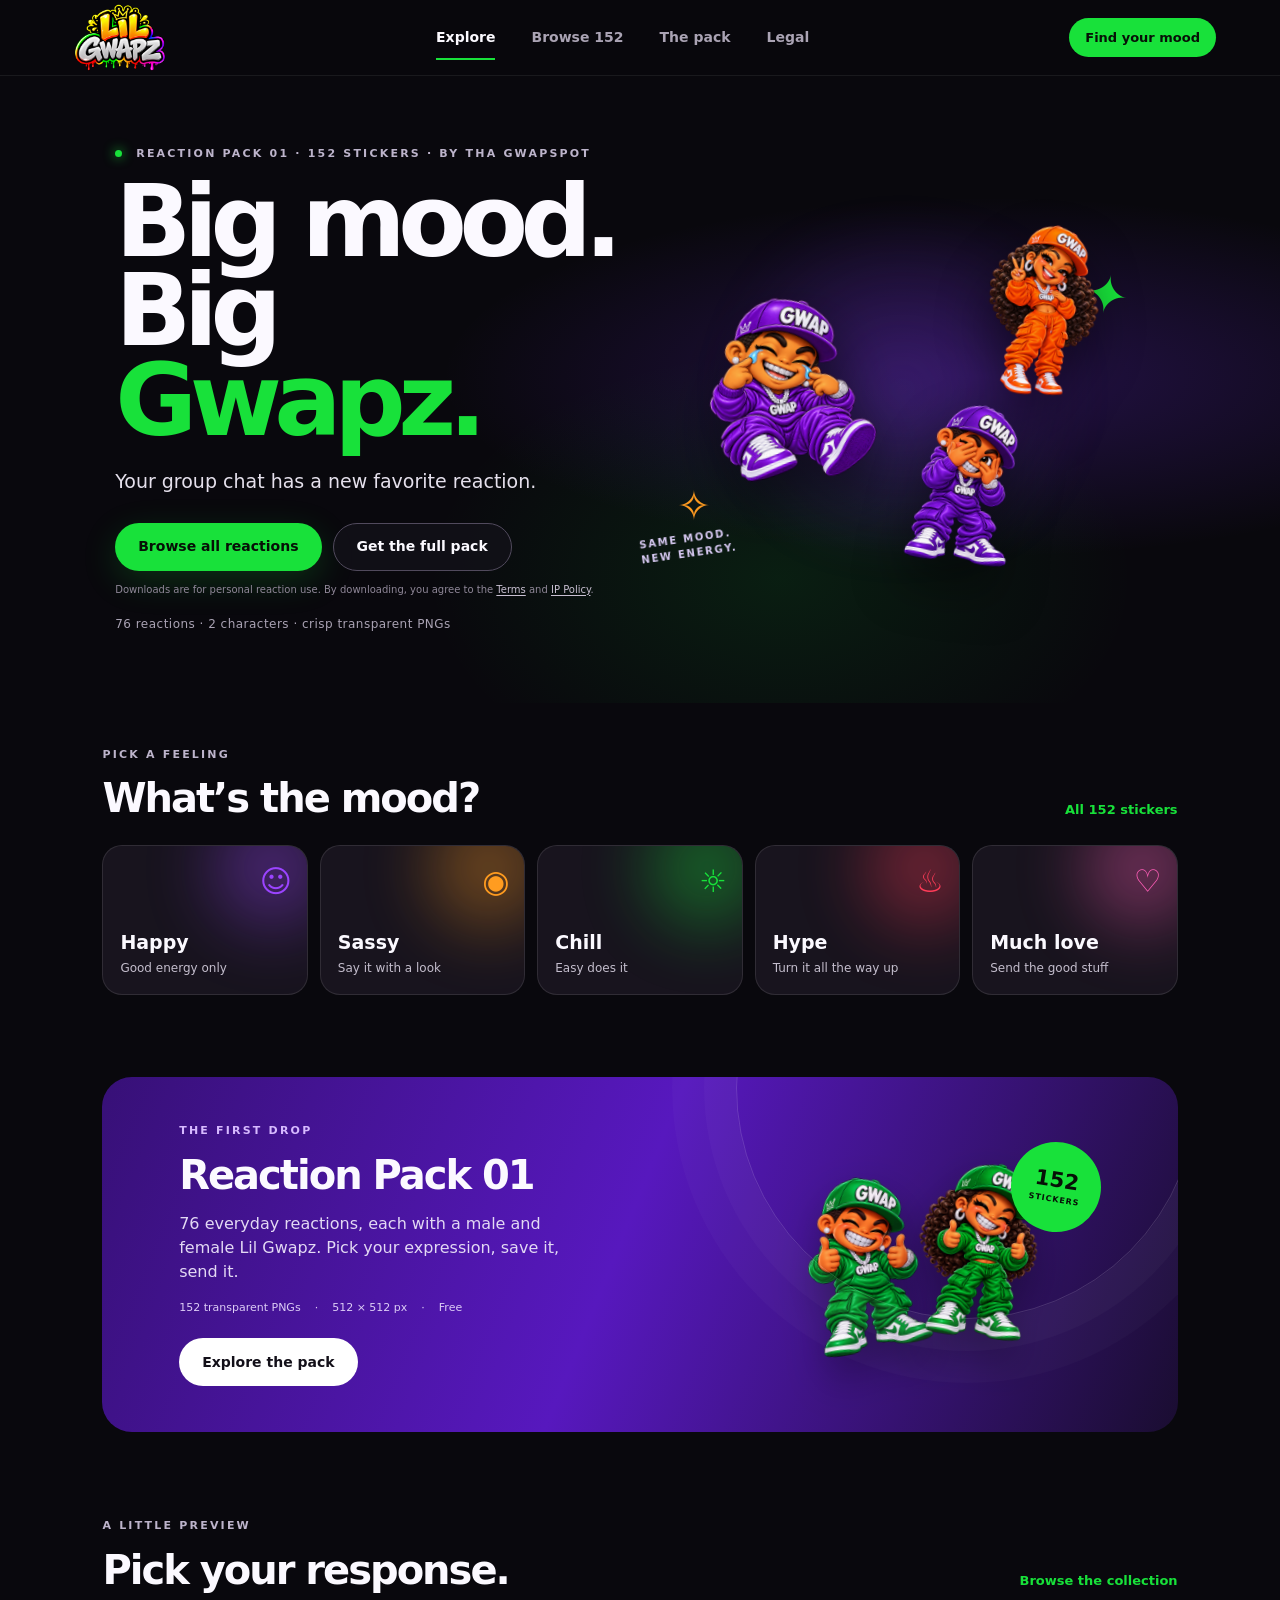
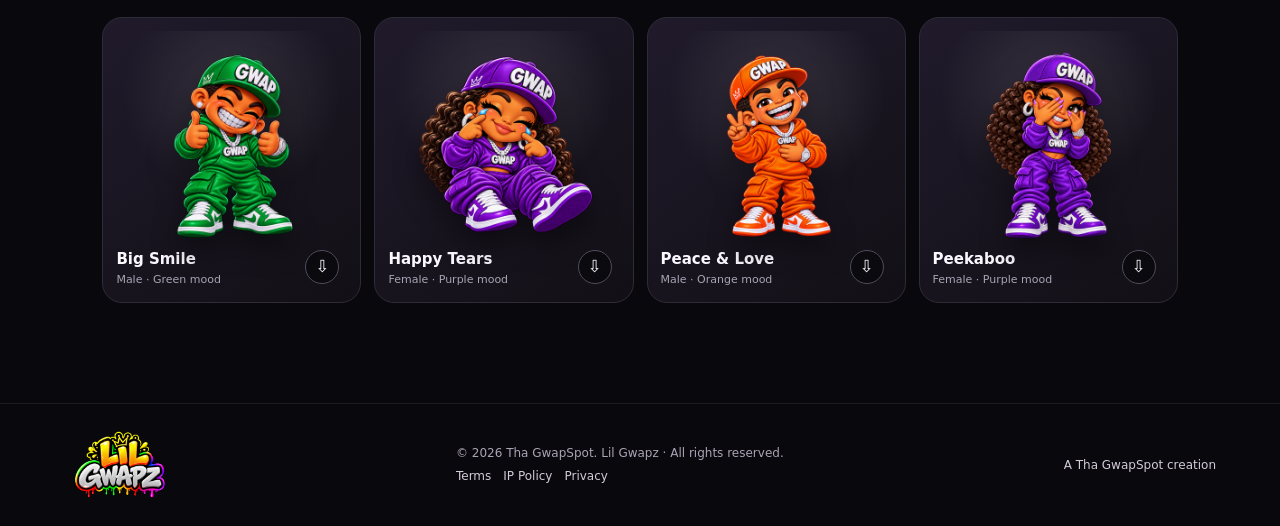
==== index.html @ e2cf7fe1 "feat(stage-1.1): update home host nav and free copy" ====
<!doctype html>
<html lang="en">
<head>
  <meta charset="utf-8">
  <meta name="viewport" content="width=device-width,initial-scale=1,viewport-fit=cover">
  <meta name="theme-color" content="#09080d">
  <meta name="description" content="Meet Lil Gwapz: 76 reactions, two characters, and 152 expressive stickers ready to download and share. An original Tha GwapSpot creation.">
  <link rel="canonical" href="https://www.lilgwapz.xyz/">
  <meta property="og:type" content="website">
  <meta property="og:site_name" content="Lil Gwapz">
  <meta property="og:url" content="https://www.lilgwapz.xyz/">
  <meta property="og:title" content="Lil Gwapz — A reaction for every mood">
  <meta property="og:description" content="Meet Lil Gwapz: 76 reactions, two characters, and 152 expressive stickers ready to download and share. Created by Tha GwapSpot.">
  <meta property="og:image" content="https://lilgwapz.xyz/og/lil-gwapz-share.jpg">
  <meta property="og:image:secure_url" content="https://lilgwapz.xyz/og/lil-gwapz-share.jpg">
  <meta property="og:image:type" content="image/jpeg">
  <meta property="og:image:width" content="1200">
  <meta property="og:image:height" content="630">
  <meta property="og:image:alt" content="Lil Gwapz Reaction Pack 01 — 76 moods, 152 stickers">
  <meta name="twitter:card" content="summary_large_image">
  <meta name="twitter:title" content="Lil Gwapz — A reaction for every mood">
  <meta name="twitter:description" content="Meet Lil Gwapz: 76 reactions, two characters, and 152 expressive stickers ready to download and share. Created by Tha GwapSpot.">
  <meta name="twitter:image" content="https://lilgwapz.xyz/og/lil-gwapz-share.jpg">
  <meta name="twitter:image:alt" content="Lil Gwapz Reaction Pack 01 — 76 moods, 152 stickers">
  <title>Lil Gwapz — A reaction for every mood</title>
  <link rel="icon" href="/favicon.ico?v=lg-v1" type="image/x-icon" sizes="16x16 32x32 48x48">
  <link rel="icon" href="/favicon-32.png?v=lg-v1" type="image/png" sizes="32x32">
  <link rel="icon" href="/favicon-96.png?v=lg-v1" type="image/png" sizes="96x96">
  <link rel="apple-touch-icon" href="/apple-touch-icon.png?v=lg-v1" sizes="180x180">
  <link rel="manifest" href="/site.webmanifest?v=lg-v1">
  <link rel="stylesheet" href="styles.css">
  <link rel="stylesheet" href="css/tokens.css">
  <script defer src="app.js"></script>
  <script defer src="legal.js"></script>
</head>
<body class="home-page">
  <header class="site-header">
    <a class="wordmark" href="./" aria-label="Lil Gwapz home"><img src="/assets/brand/lil-gwapz-logo-v2.png" width="672" height="448" alt="Lil Gwapz" fetchpriority="high"></a>
    <nav class="desktop-nav" aria-label="Main navigation"><a class="active" href="./">Explore</a><a href="browse.html">Browse 152</a><a href="#pack">The pack</a><a href="/ip-policy.html">Legal</a></nav>
    <a class="header-cta" href="browse.html">Find your mood</a>
  </header>
  <main>
    <section class="hero playground-hero">
      <div class="hero-copy">
        <p class="eyebrow"><span class="eyebrow-dot"></span> REACTION PACK 01 · 152 STICKERS · BY THA GWAPSPOT</p>
        <h1>Big mood.<br>Big <em>Gwapz.</em></h1>
        <p class="hero-sub">Your group chat has a new favorite reaction.</p>
        <div class="hero-actions"><a class="button button-primary" href="browse.html">Browse all reactions</a><a class="button button-outline" href="browse.html#download-pack">Get the full pack</a></div>
        <p class="hero-note">76 reactions · 2 characters · crisp transparent PNGs</p>
      </div>
      <div class="hero-art" aria-label="Three Lil Gwapz reactions">
        <div class="hero-sticker hero-sticker-one"><img data-sticker="LG-R01-003-M" alt="Happy Tears, male Lil Gwapz"></div>
        <div class="hero-sticker hero-sticker-two"><img data-sticker="LG-R01-010-F" alt="Side Eye, female Lil Gwapz"></div>
        <div class="hero-sticker hero-sticker-three"><img data-sticker="LG-R01-024-M" alt="Hype, male Lil Gwapz"></div>
        <span class="spark spark-one">✦</span><span class="spark spark-two">✧</span><span class="hero-tag">SAME MOOD.<br>NEW ENERGY.</span>
      </div>
    </section>

    <section class="section moods-section" aria-labelledby="moods-title">
      <div class="section-heading"><div><p class="eyebrow">PICK A FEELING</p><h2 id="moods-title">What’s the mood?</h2></div><a class="text-link" href="browse.html">All 152 stickers</a></div>
      <div class="mood-grid">
        <a class="mood-tile mood-happy" href="browse.html?mood=happy"><span class="mood-icon">☺</span><b>Happy</b><small>Good energy only</small></a>
        <a class="mood-tile mood-sassy" href="browse.html?mood=sassy"><span class="mood-icon">◉</span><b>Sassy</b><small>Say it with a look</small></a>
        <a class="mood-tile mood-chill" href="browse.html?mood=chill"><span class="mood-icon">☼</span><b>Chill</b><small>Easy does it</small></a>
        <a class="mood-tile mood-hype" href="browse.html?mood=hype"><span class="mood-icon">♨</span><b>Hype</b><small>Turn it all the way up</small></a>
        <a class="mood-tile mood-love" href="browse.html?mood=love"><span class="mood-icon">♡</span><b>Much love</b><small>Send the good stuff</small></a>
      </div>
    </section>

    <section class="featured-pack" id="pack">
      <div class="featured-copy"><p class="eyebrow">THE FIRST DROP</p><h2>Reaction Pack 01</h2><p>76 everyday reactions, each with a male and female Lil Gwapz. Pick your expression, save it, send it.</p><div class="pack-meta"><span>152 transparent PNGs</span><span>512 × 512 px</span><span>Free</span></div><a class="button button-light" href="browse.html">Explore the pack</a></div>
      <div class="featured-art"><img data-sticker="LG-R01-001-M" alt="Big Smile, male Lil Gwapz"><img data-sticker="LG-R01-001-F" alt="Big Smile, female Lil Gwapz"><span class="featured-burst">152<br><small>STICKERS</small></span></div>
    </section>

    <section class="section peek-section">
      <div class="section-heading"><div><p class="eyebrow">A LITTLE PREVIEW</p><h2>Pick your response.</h2></div><a class="text-link" href="browse.html">Browse the collection</a></div>
      <div class="peek-grid" id="peek-grid"></div>
    </section>
  </main>
  <footer class="site-footer"><a class="wordmark" href="./" aria-label="Lil Gwapz home"><img src="/assets/brand/lil-gwapz-logo-v2.png" width="672" height="448" alt="Lil Gwapz"></a><div><p>© 2026 Tha GwapSpot. Lil Gwapz · All rights reserved.</p><div class="footer-links"><a href="terms.html">Terms</a><a href="ip-policy.html">IP Policy</a><a href="privacy.html">Privacy</a></div></div><a href="https://gwapspot.com" rel="noreferrer">A Tha GwapSpot creation</a></footer>
  <nav class="mobile-nav" aria-label="Mobile navigation"><a class="selected" href="./">⌂<span>Explore</span></a><a href="browse.html">▦<span>Browse</span></a><a href="#pack">✦<span>Pack 01</span></a></nav>
</body>
</html>
---- styles.css ----
@import url("legal.css");
:root{color-scheme:dark;--bg:#09080d;--surface:#14121b;--surface-2:#1c1925;--line:#302b39;--text:#fbf9ff;--muted:#aaa3b4;--green:#18e13a;--purple:#8d3cff;--orange:#ff9b21;--red:#ff3c58;--radius:24px;font-family:Inter,ui-sans-serif,system-ui,-apple-system,BlinkMacSystemFont,"Segoe UI",sans-serif;font-synthesis:none;text-rendering:optimizeLegibility}*{box-sizing:border-box}html{scroll-behavior:smooth}body{margin:0;background:var(--bg);color:var(--text);font-size:16px;line-height:1.5}a{color:inherit;text-decoration:none}button,input,select{font:inherit}button,a,select{-webkit-tap-highlight-color:transparent}button:focus-visible,a:focus-visible,input:focus-visible,select:focus-visible{outline:3px solid var(--green);outline-offset:3px}.site-header{height:76px;display:flex;align-items:center;justify-content:space-between;gap:24px;padding:0 clamp(20px,5vw,76px);border-bottom:1px solid rgba(255,255,255,.07);position:relative;z-index:2;background:rgba(9,8,13,.9)}.wordmark{font-size:22px;font-weight:900;letter-spacing:-1.2px;white-space:nowrap}.wordmark b{color:var(--green);font-style:italic}.mark-crown{color:var(--orange);font-size:20px;margin-right:4px}.desktop-nav{display:flex;align-items:center;gap:36px;color:var(--muted);font-size:14px;font-weight:700}.desktop-nav a{padding:10px 0}.desktop-nav a.active,.desktop-nav a:hover{color:var(--text)}.desktop-nav a.active{box-shadow:0 2px var(--green)}.header-cta{padding:10px 16px;background:var(--green);border-radius:999px;color:#071007;font-size:13px;font-weight:850}.hero{min-height:590px;display:grid;grid-template-columns:1fr 1fr;align-items:center;padding:70px clamp(24px,9vw,144px);overflow:hidden;position:relative}.playground-hero{background:radial-gradient(ellipse at 77% 48%,rgba(116,45,244,.25),transparent 39%),radial-gradient(ellipse at 61% 80%,rgba(13,225,57,.1),transparent 32%)}.hero-copy{position:relative;z-index:1;max-width:560px}.eyebrow{font-size:11px;letter-spacing:.2em;font-weight:850;color:#bdb4cb;margin:0 0 14px}.eyebrow-dot{display:inline-block;width:7px;height:7px;border-radius:50%;background:var(--green);margin-right:8px;box-shadow:0 0 12px var(--green)}h1,h2,p{margin-top:0}.hero h1,.browse-intro h1{font-size:clamp(56px,7.8vw,104px);line-height:.9;letter-spacing:-.075em;margin:0 0 21px;font-weight:950}.hero h1 em,.browse-intro h1 em{font-style:normal;color:var(--green)}.hero-sub{font-size:19px;color:#e5e0ec;margin:0 0 27px}.button{min-height:48px;padding:0 23px;border:0;border-radius:999px;display:inline-flex;align-items:center;justify-content:center;font-weight:850;font-size:14px;cursor:pointer;transition:transform .18s,filter .18s}.button:hover{transform:translateY(-2px);filter:brightness(1.06)}.button-primary{background:var(--green);color:#061006;box-shadow:0 10px 35px rgba(24,225,58,.18)}.button-light{background:#fff;color:#131019}.button-outline{border:1px solid var(--line);background:transparent;color:var(--text)}.hero-note{font-size:12px;color:var(--muted);margin:18px 0 0;letter-spacing:.04em}.hero-art{height:430px;position:relative;max-width:560px;width:100%;justify-self:end}.hero-art:before{content:"";position:absolute;inset:12% 5%;border-radius:50%;background:radial-gradient(circle,rgba(137,63,255,.23),transparent 65%);filter:blur(20px)}.hero-sticker{position:absolute;display:grid;place-items:center}.hero-sticker img{width:100%;height:100%;object-fit:contain;filter:drop-shadow(0 26px 26px rgba(0,0,0,.48))}.hero-sticker-one{width:235px;height:285px;left:5%;top:17%;transform:rotate(-10deg);z-index:1}.hero-sticker-two{width:215px;height:263px;right:3%;top:1%;transform:rotate(8deg);z-index:2}.hero-sticker-three{width:203px;height:251px;right:19%;bottom:-1%;transform:rotate(9deg);z-index:3}.spark{position:absolute;color:var(--green);font-size:52px;line-height:1}.spark-one{top:22%;right:7%;transform:rotate(12deg)}.spark-two{bottom:18%;left:7%;color:var(--orange);font-size:41px}.hero-tag{position:absolute;bottom:10%;left:0;color:#d7c9f2;font-weight:950;letter-spacing:.18em;font-size:10px;transform:rotate(-8deg);z-index:4}.section{padding:72px clamp(20px,8vw,128px)}.section-heading{display:flex;align-items:end;justify-content:space-between;gap:16px;margin-bottom:26px}.section-heading h2,.featured-copy h2,.download-strip h2{font-size:clamp(26px,3.3vw,40px);letter-spacing:-.05em;line-height:1.05;margin:0}.text-link{color:var(--green);font-size:13px;font-weight:850;white-space:nowrap}.moods-section{padding-top:44px}.mood-grid{display:grid;grid-template-columns:repeat(5,1fr);gap:12px}.mood-tile{border:1px solid rgba(255,255,255,.1);min-height:150px;padding:17px;border-radius:20px;display:flex;flex-direction:column;justify-content:flex-end;position:relative;overflow:hidden;background:#18141e;transition:transform .18s,border-color .18s}.mood-tile:before{content:"";position:absolute;width:120px;height:120px;border-radius:50%;filter:blur(34px);opacity:.36;right:-25px;top:-38px;background:var(--mood)}.mood-tile:hover{transform:translateY(-3px);border-color:var(--mood)}.mood-icon{position:absolute;top:12px;right:15px;color:var(--mood);font-size:31px;font-weight:900}.mood-tile b{font-size:19px;line-height:1.2;z-index:1}.mood-tile small{font-size:12px;color:#c4becd;margin-top:5px;z-index:1}.mood-happy{--mood:#9b44ff}.mood-sassy{--mood:#ff9c20}.mood-chill{--mood:#18e13a}.mood-hype{--mood:#ff3c58}.mood-love{--mood:#ff5eb8}.featured-pack{margin:10px clamp(20px,8vw,128px) 14px;min-height:330px;border-radius:30px;background:linear-gradient(112deg,#371077 0%,#5718be 48%,#1a0d31 100%);display:grid;grid-template-columns:1fr .8fr;align-items:center;padding:46px clamp(24px,6vw,80px);position:relative;overflow:hidden}.featured-pack:after{content:"";position:absolute;width:460px;height:460px;border-radius:50%;right:-20px;top:-220px;border:1px solid rgba(255,255,255,.15);box-shadow:0 0 0 32px rgba(255,255,255,.025),0 0 0 64px rgba(255,255,255,.02)}.featured-copy{max-width:490px;position:relative;z-index:1}.featured-copy .eyebrow{color:#d7baff}.featured-copy p:not(.eyebrow){max-width:400px;color:#e3d9f4;margin:16px 0}.pack-meta{display:flex;gap:14px;font-size:11px;color:#ddcdf6;margin:0 0 22px}.pack-meta span+span:before{content:"·";margin-right:14px}.featured-art{position:relative;height:250px}.featured-art img{position:absolute;width:220px;height:250px;object-fit:contain;filter:drop-shadow(0 20px 20px rgba(0,0,0,.35))}.featured-art img:first-child{left:15%;top:4%;transform:rotate(-9deg)}.featured-art img:nth-child(2){left:43%;top:-2%;transform:rotate(8deg)}.featured-burst{position:absolute;right:0;top:5%;border-radius:50%;width:90px;height:90px;display:grid;place-content:center;text-align:center;background:var(--green);color:#071007;font-size:21px;font-weight:950;line-height:1;transform:rotate(9deg)}.featured-burst small{font-size:8px;letter-spacing:.12em;margin-top:5px}.peek-section{padding-bottom:100px}.peek-grid{display:grid;grid-template-columns:repeat(4,1fr);gap:13px}.peek-card{border:1px solid var(--line);border-radius:20px;background:linear-gradient(145deg,#201a2b,#121016);padding:13px;position:relative;overflow:hidden;min-width:0}.peek-card-art{height:205px;border-radius:14px;background:radial-gradient(circle at 50% 30%,rgba(255,255,255,.12),transparent 59%);display:grid;place-items:center}.peek-card img{width:100%;height:100%;object-fit:contain;filter:drop-shadow(0 14px 14px rgba(0,0,0,.4))}.peek-card h3{font-size:15px;margin:12px 0 2px}.peek-card p{font-size:11px;color:var(--muted);margin:0}.card-download{position:absolute;right:21px;bottom:18px;border:1px solid #514a5d;color:var(--text);background:rgba(8,7,10,.72);border-radius:999px;width:34px;height:34px;cursor:pointer;font-size:17px}.site-footer{border-top:1px solid rgba(255,255,255,.08);padding:27px clamp(20px,5vw,76px);display:flex;align-items:center;justify-content:space-between;gap:20px;color:var(--muted);font-size:12px}.site-footer p{margin:0}.site-footer>a:last-child{color:#d2cbd9}.mobile-nav{display:none}
/* Browse */
.browse-main{max-width:1440px;margin:0 auto;padding:0 clamp(16px,5vw,74px)}.browse-intro{padding:54px 0 25px;display:grid;grid-template-columns:1.2fr .8fr;align-items:end;column-gap:24px}.browse-intro .eyebrow{grid-column:1/-1}.browse-intro h1{font-size:clamp(48px,6vw,74px);margin:0}.browse-intro h1 em{color:#a875ff}.browse-intro>p:not(.eyebrow){max-width:420px;color:var(--muted);margin:0 0 8px}.browse-actions{grid-column:2;display:flex;align-items:center;gap:12px;justify-content:flex-end;margin-top:22px}.download-caption{font-size:11px;color:var(--muted)}.gallery-controls{padding:24px 0 16px;position:sticky;top:0;z-index:4;background:rgba(9,8,13,.95);backdrop-filter:blur(14px);border-bottom:1px solid rgba(255,255,255,.07)}.search-box{height:48px;display:flex;align-items:center;gap:10px;border:1px solid var(--line);background:#14121a;border-radius:999px;padding:0 16px;color:#c1bac9}.search-box span{font-size:22px}.search-box input{background:none;border:0;outline:none;color:var(--text);width:100%;font-size:14px}.search-box input::placeholder{color:#8f8798}.search-box kbd{border:1px solid #514a5b;border-radius:5px;font-size:10px;padding:2px 7px;color:#948d9c}.filter-row{display:flex;align-items:center;gap:8px;overflow-x:auto;scrollbar-width:none;padding:13px 0 2px}.filter-row::-webkit-scrollbar{display:none}.filter-chip{flex:0 0 auto;border:1px solid var(--line);background:#15131a;color:#d1cbd7;border-radius:999px;padding:8px 13px;font-size:12px;font-weight:750;cursor:pointer}.filter-chip.selected{background:var(--purple);border-color:var(--purple);color:#fff}.secondary-filters{padding-top:11px}.segmented{display:flex;padding:3px;background:#18151f;border:1px solid #332e3b;border-radius:999px;flex:0 0 auto}.segmented button{border:0;background:none;color:#b8b1c0;border-radius:999px;padding:7px 14px;font-size:12px;font-weight:750;cursor:pointer}.segmented button.selected{background:#f5f2f9;color:#100e14}.select-wrap select{background:#18151f;border:1px solid #332e3b;border-radius:999px;color:#e5e0e9;padding:9px 13px;font-size:12px}.result-count{margin-left:auto;white-space:nowrap;color:var(--muted);font-size:12px}.gallery-grid{display:grid;grid-template-columns:repeat(4,minmax(0,1fr));gap:13px;padding:22px 0 70px}.sticker-card{border:1px solid #2a2631;background:#14121a;border-radius:18px;overflow:hidden;min-width:0;transition:transform .16s,border-color .16s}.sticker-card:hover{transform:translateY(-3px);border-color:#5b4c70}.sticker-preview{height:215px;border:0;width:100%;padding:12px;display:grid;place-items:center;background:radial-gradient(circle at 50% 45%,rgba(255,255,255,.07),transparent 68%);cursor:pointer}.sticker-preview img{width:100%;height:100%;object-fit:contain;filter:drop-shadow(0 13px 14px rgba(0,0,0,.36))}.sticker-info{padding:0 12px 12px;display:grid;grid-template-columns:1fr auto;gap:4px 7px}.sticker-info h2{font-size:13px;line-height:1.2;margin:0;white-space:nowrap;overflow:hidden;text-overflow:ellipsis}.sticker-info p{font-size:10px;color:#a49cab;margin:0}.sticker-info .sticker-id{grid-column:1;font-variant-numeric:tabular-nums;letter-spacing:.04em}.download-one{grid-column:2;grid-row:1/3;align-self:center;width:34px;height:34px;border:1px solid #443d4d;background:#201d27;color:var(--text);border-radius:50%;font-size:16px;cursor:pointer}.empty-state{text-align:center;padding:60px 20px 100px}.empty-state>span{font-size:38px;color:var(--purple)}.empty-state h2{margin:8px 0;font-size:25px}.empty-state p{color:var(--muted)}.download-strip{border-radius:25px;background:linear-gradient(110deg,#171321,#201333);border:1px solid #332942;padding:28px 32px;margin:0 0 75px;display:flex;align-items:center;justify-content:space-between;gap:20px}.download-strip .eyebrow{color:#c6a3fa;margin-bottom:8px}.download-strip h2{font-size:28px;margin-bottom:7px}.download-strip p:last-child{color:var(--muted);margin:0;font-size:13px}.sticker-dialog{border:1px solid #514761;border-radius:24px;background:#17141e;color:var(--text);padding:20px;width:min(92vw,760px);grid-template-columns:1fr .8fr;gap:24px;align-items:center;box-shadow:0 30px 100px #000}.sticker-dialog[open]{display:grid}.sticker-dialog::backdrop{background:rgba(0,0,0,.78);backdrop-filter:blur(5px)}.dialog-close{position:absolute;right:12px;top:10px;background:transparent;border:0;color:var(--text);font-size:28px;cursor:pointer}.dialog-art{border-radius:20px;background:radial-gradient(circle,rgba(130,80,190,.22),transparent 65%);aspect-ratio:1;display:grid;place-items:center}.dialog-art img{width:100%;height:100%;object-fit:contain}.dialog-details h2{font-size:30px;line-height:1.1;margin:4px 0}.dialog-details>p:not(.eyebrow){font-size:13px;color:var(--muted);margin-bottom:23px}.sr-only{position:absolute;width:1px;height:1px;padding:0;margin:-1px;overflow:hidden;clip:rect(0,0,0,0);white-space:nowrap;border:0}.toast{position:fixed;bottom:26px;left:50%;transform:translateX(-50%);z-index:10;background:#f4f0f8;color:#121016;padding:11px 17px;border-radius:999px;font-size:13px;font-weight:800;box-shadow:0 14px 45px #0008;animation:toast-in .18s ease-out}@keyframes toast-in{from{opacity:0;transform:translate(-50%,8px)}to{opacity:1;transform:translate(-50%,0)}}
@media(max-width:900px){.hero{padding-inline:6vw;min-height:520px}.hero-art{transform:scale(.9);transform-origin:center right}.mood-grid{grid-template-columns:repeat(3,1fr)}.mood-tile{min-height:130px}.featured-pack{margin-inline:20px;padding-inline:32px}.featured-art img{width:190px}.gallery-grid{grid-template-columns:repeat(3,minmax(0,1fr))}.sticker-preview{height:195px}}
@media(max-width:640px){body{padding-bottom:74px}.site-header{height:64px;padding:0 18px}.wordmark{font-size:20px}.desktop-nav{display:none}.header-cta{font-size:12px;padding:9px 13px}.hero{display:flex;flex-direction:column;align-items:stretch;min-height:auto;padding:46px 22px 26px;gap:4px}.hero h1{font-size:clamp(58px,17vw,84px)}.hero-sub{font-size:16px;margin-bottom:20px}.hero-art{height:330px;width:100%;transform:none;margin-top:0}.hero-sticker-one{width:178px;height:216px;left:1%;top:17%}.hero-sticker-two{width:165px;height:200px;right:0;top:0}.hero-sticker-three{width:160px;height:198px;right:20%;bottom:-5%}.spark-one{top:16%;right:5%;font-size:37px}.spark-two{bottom:15%;left:0;font-size:32px}.hero-tag{bottom:9%;left:4%;font-size:8px}.section{padding:50px 18px}.moods-section{padding-top:20px}.section-heading{margin-bottom:18px}.section-heading h2{font-size:28px}.text-link{font-size:11px}.mood-grid{grid-template-columns:repeat(2,1fr);gap:9px}.mood-tile{min-height:116px;padding:13px;border-radius:17px}.mood-tile:last-child{grid-column:span 2;min-height:94px}.mood-tile b{font-size:16px}.mood-tile small{font-size:11px}.mood-icon{font-size:25px;top:8px;right:12px}.featured-pack{margin:2px 12px;padding:28px 23px 8px;grid-template-columns:1fr;border-radius:23px;min-height:0}.featured-copy h2{font-size:32px}.featured-copy p:not(.eyebrow){font-size:14px}.featured-art{height:220px;margin-top:4px}.featured-art img{width:175px;height:210px}.featured-art img:first-child{left:17%;top:2%}.featured-art img:nth-child(2){left:42%;top:-2%}.featured-burst{width:70px;height:70px;font-size:17px;right:2%;top:0}.featured-burst small{font-size:7px}.peek-section{padding-bottom:60px}.peek-grid{grid-template-columns:repeat(2,1fr);gap:9px}.peek-card{padding:9px;border-radius:16px}.peek-card-art{height:155px}.peek-card h3{font-size:13px;margin-top:8px}.peek-card p{font-size:10px}.card-download{width:30px;height:30px;right:14px;bottom:14px}.site-footer{padding:22px 18px 28px;align-items:flex-start;flex-direction:column;gap:8px}.site-footer p{font-size:11px}.mobile-nav{position:fixed;display:grid;grid-template-columns:repeat(3,1fr);left:10px;right:10px;bottom:calc(10px + env(safe-area-inset-bottom));z-index:8;border:1px solid #37313f;border-radius:22px;background:rgba(20,18,27,.94);backdrop-filter:blur(18px);padding:6px;box-shadow:0 12px 35px #0009}.mobile-nav a{display:flex;flex-direction:column;align-items:center;justify-content:center;gap:1px;border-radius:16px;padding:6px 0;color:#aaa3b3;font-size:16px;line-height:1.2}.mobile-nav a span{font-size:9px;font-weight:700}.mobile-nav a.selected{color:var(--green);background:rgba(24,225,58,.11)}.browse-main{padding:0 14px}.browse-intro{padding:36px 0 14px;grid-template-columns:1fr;gap:9px}.browse-intro .eyebrow{grid-column:auto}.browse-intro h1{font-size:55px}.browse-intro>p:not(.eyebrow){font-size:13px;margin:0;max-width:360px}.browse-actions{grid-column:auto;justify-content:flex-start;flex-wrap:wrap;margin-top:10px;gap:9px}.browse-actions .button{min-height:43px;padding:0 17px;font-size:12px}.download-caption{font-size:10px}.gallery-controls{padding:15px 0 10px;margin:0 -14px;padding-inline:14px}.search-box{height:44px}.search-box input{font-size:13px}.filter-chip{font-size:11px;padding:7px 11px}.secondary-filters{gap:6px}.segmented button{font-size:11px;padding:7px 11px}.select-wrap select{font-size:11px;padding:8px 9px}.result-count{font-size:10px}.gallery-grid{grid-template-columns:repeat(2,minmax(0,1fr));gap:8px;padding:14px 0 44px}.sticker-card{border-radius:14px}.sticker-preview{height:clamp(145px,45vw,210px);padding:7px}.sticker-info{padding:0 9px 9px;gap:3px}.sticker-info h2{font-size:11px}.sticker-info p{font-size:9px}.download-one{width:30px;height:30px;font-size:14px}.download-strip{margin:0 0 48px;padding:21px 18px;align-items:flex-start;flex-direction:column;border-radius:19px}.download-strip h2{font-size:25px}.download-strip p:last-child{font-size:12px}.download-strip .button{width:100%}.sticker-dialog{grid-template-columns:1fr;gap:12px;padding:14px;width:min(92vw,420px);max-height:90vh;overflow-y:auto}.dialog-art{max-height:48vh}.dialog-details{text-align:center}.dialog-details h2{font-size:25px}.dialog-details .button{width:100%}.dialog-close{right:11px;top:6px;font-size:26px}.site-footer{margin:0}.toast{bottom:96px;font-size:12px;max-width:calc(100vw - 30px);white-space:nowrap}}
@media(prefers-reduced-motion:reduce){*,*::before,*::after{scroll-behavior:auto!important;transition:none!important;animation:none!important}}

/* Lil Gwapz brand mark */
.wordmark{display:inline-flex;align-items:center;flex-shrink:0}
.wordmark img{display:block;width:112px;height:68px;object-fit:contain}
@media(max-width:640px){.wordmark img{width:98px;height:56px}}

.site-header{position:sticky;top:0;backdrop-filter:blur(16px)}
.hero-actions{display:flex;flex-wrap:wrap;align-items:center;gap:11px}
.hero-actions .button-outline{border-color:#514a5d;background:rgba(20,18,27,.68)}
.hero-actions .button-outline:hover{border-color:#aaa3b4}
@media(max-width:640px){.hero-actions{gap:9px}.hero-actions .button{min-height:46px;padding-inline:17px;font-size:12px}}
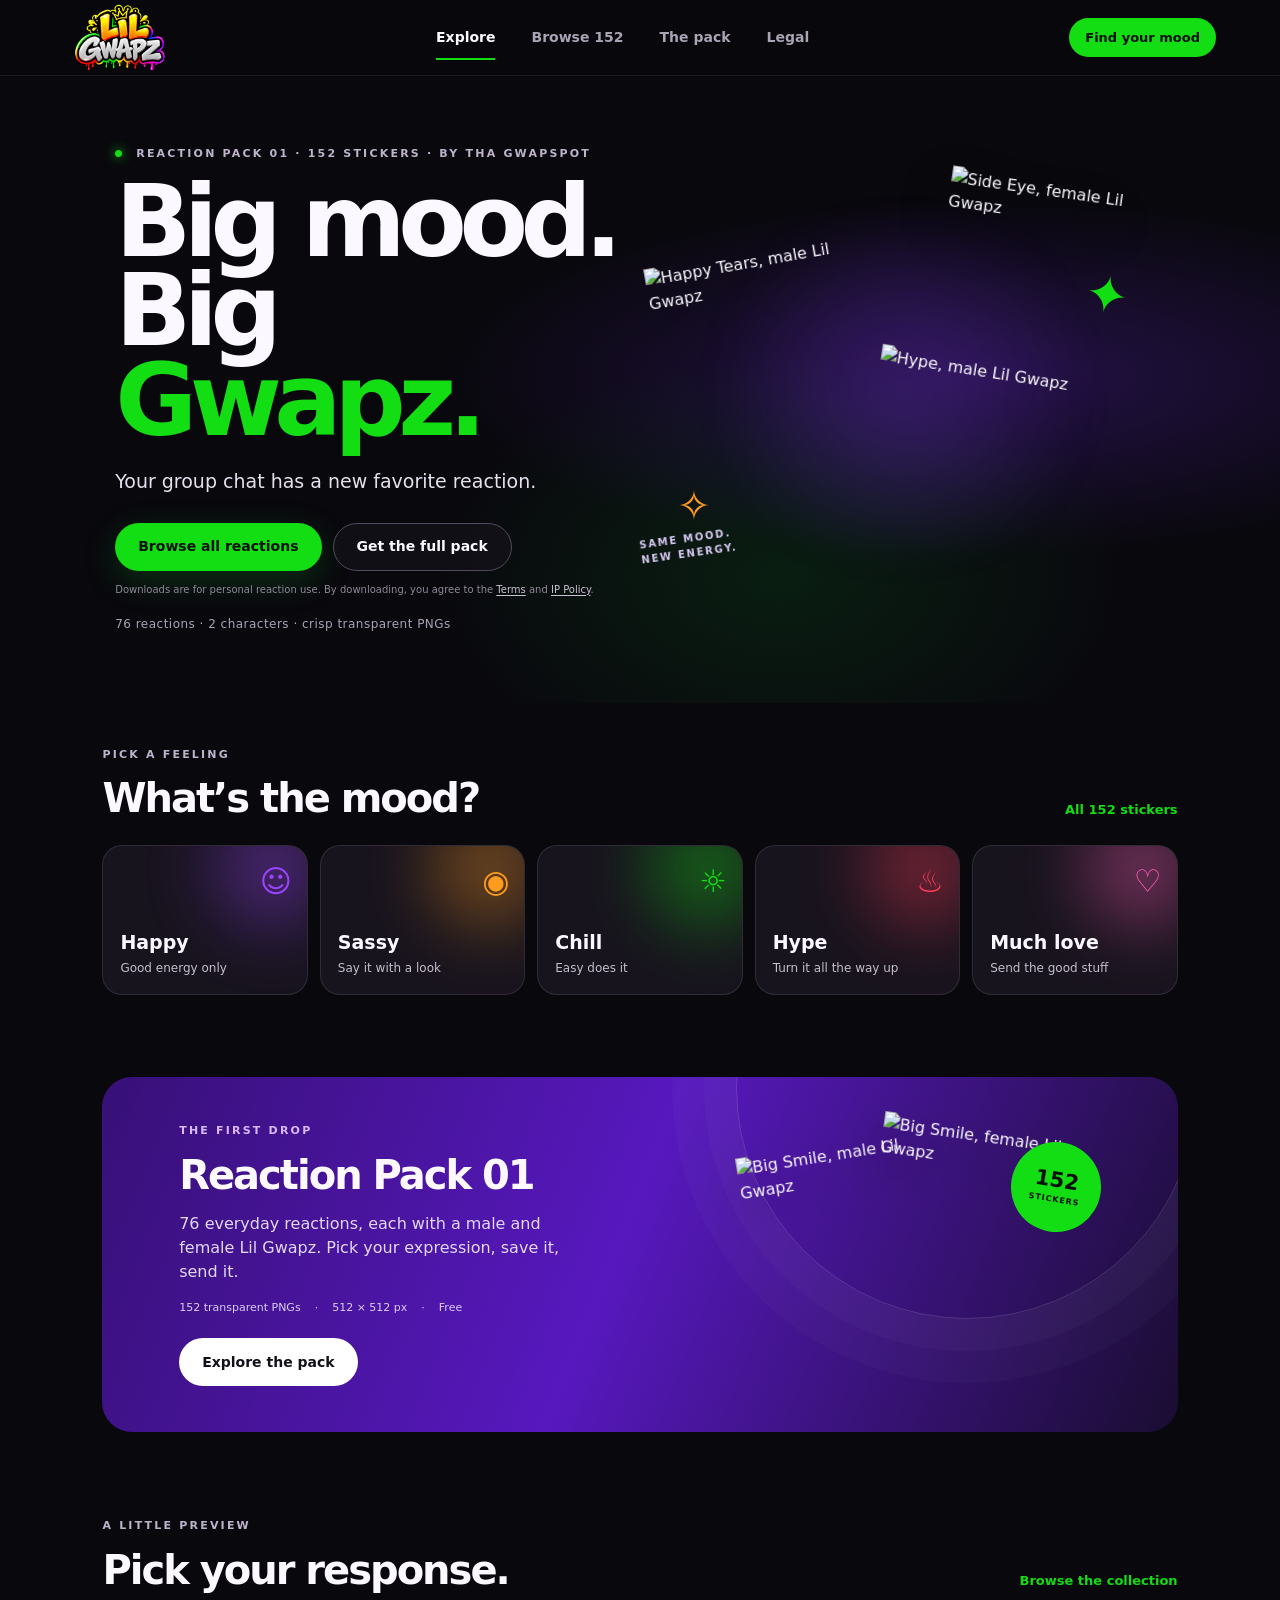
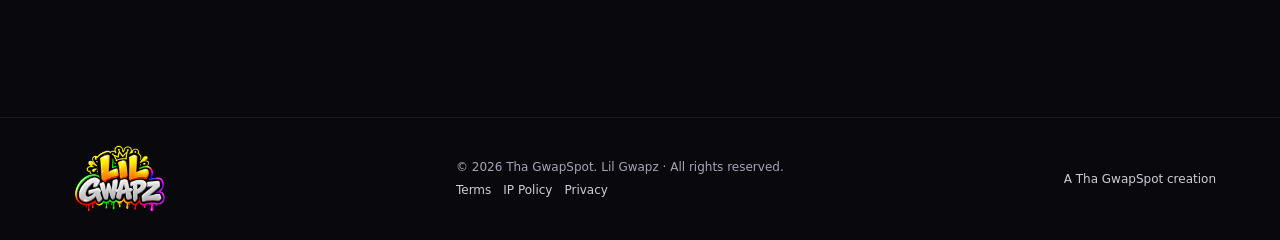
==== commit fe9cbeb6: "feat(stage-3.1): enable motion enhancement on home" ====
--- a/index.html
+++ b/index.html
@@ -30,8 +30,10 @@
   <link rel="manifest" href="/site.webmanifest?v=lg-v1">
   <link rel="stylesheet" href="styles.css">
   <link rel="stylesheet" href="css/tokens.css">
+  <link rel="stylesheet" href="css/motion.css">
   <script defer src="app.js"></script>
   <script defer src="legal.js"></script>
+  <script defer src="js/browse-tiles.js"></script>
 </head>
 <body class="home-page">
   <header class="site-header">
--- a/css/tokens.css
+++ b/css/tokens.css
@@ -0,0 +1,23 @@
+:root {
+  --gwap-green: #13dd13;
+  --gwap-green-glow: rgba(19, 221, 19, .35);
+  --bg: #09080d;
+  --ink: #ffffff;
+  --ink-muted: #aaa3b4;
+  --surface: #14121b;
+  --focus: #13dd13;
+  --green: var(--gwap-green);
+  --muted: var(--ink-muted);
+}
+
+.mood-chill { --mood: var(--gwap-green); }
+
+@media (min-width: 641px) {
+  #download-all {
+    min-width: 105.546875px;
+    padding-inline: 12px;
+    font-size: 13px;
+    line-height: 1.1;
+    letter-spacing: -.13em;
+  }
+}
--- a/css/motion.css
+++ b/css/motion.css
@@ -0,0 +1,31 @@
+/* Stage 3.1 — progressive motion enhancement. Core content stays visible without JS. */
+.motion-reveal{opacity:0;translate:0 14px;transition:opacity .45s ease,translate .45s ease;transition-delay:calc(var(--i,0) * 40ms)}
+.motion-reveal.is-revealed{opacity:1;translate:0 0}
+
+.browse-tile-art img{transition:transform .18s ease,filter .18s ease}
+@media(hover:hover) and (pointer:fine){
+  .browse-tile:hover .browse-tile-art img,.browse-tile:focus-within .browse-tile-art img{transform:scale(1.06);filter:drop-shadow(0 13px 14px rgba(0,0,0,.36)) drop-shadow(0 0 16px var(--gwap-green-glow))}
+}
+
+/* Use a compositor-friendly individual translate so the existing hero rotations remain intact. */
+@keyframes hero-view-drift{from{translate:0 -12px}to{translate:0 12px}}
+@keyframes hero-idle-float{from{translate:0 -6px}to{translate:0 6px}}
+
+@supports (animation-timeline:view()){
+  .hero-sticker{animation-name:hero-view-drift;animation-duration:1ms;animation-timing-function:linear;animation-fill-mode:both;animation-timeline:view();animation-range:entry 0% exit 100%}
+  .hero-sticker img{animation:none!important}
+}
+@supports not (animation-timeline:view()){
+  .hero-sticker{animation:none!important}
+  .hero-sticker img{animation:hero-idle-float 6s ease-in-out infinite alternate}
+  .hero-sticker-one img{animation-delay:0s}
+  .hero-sticker-two img{animation-delay:1.2s}
+  .hero-sticker-three img{animation-delay:2.4s}
+}
+
+@media(prefers-reduced-motion:reduce){
+  .motion-reveal,.motion-reveal.is-revealed{opacity:1;translate:none;transition:none!important;transition-delay:0s!important}
+  .hero-sticker,.hero-sticker img{animation:none!important;translate:none!important}
+  .browse-tile-art img{transition:none!important}
+  .browse-tile:hover .browse-tile-art img,.browse-tile:focus-within .browse-tile-art img{transform:none}
+}
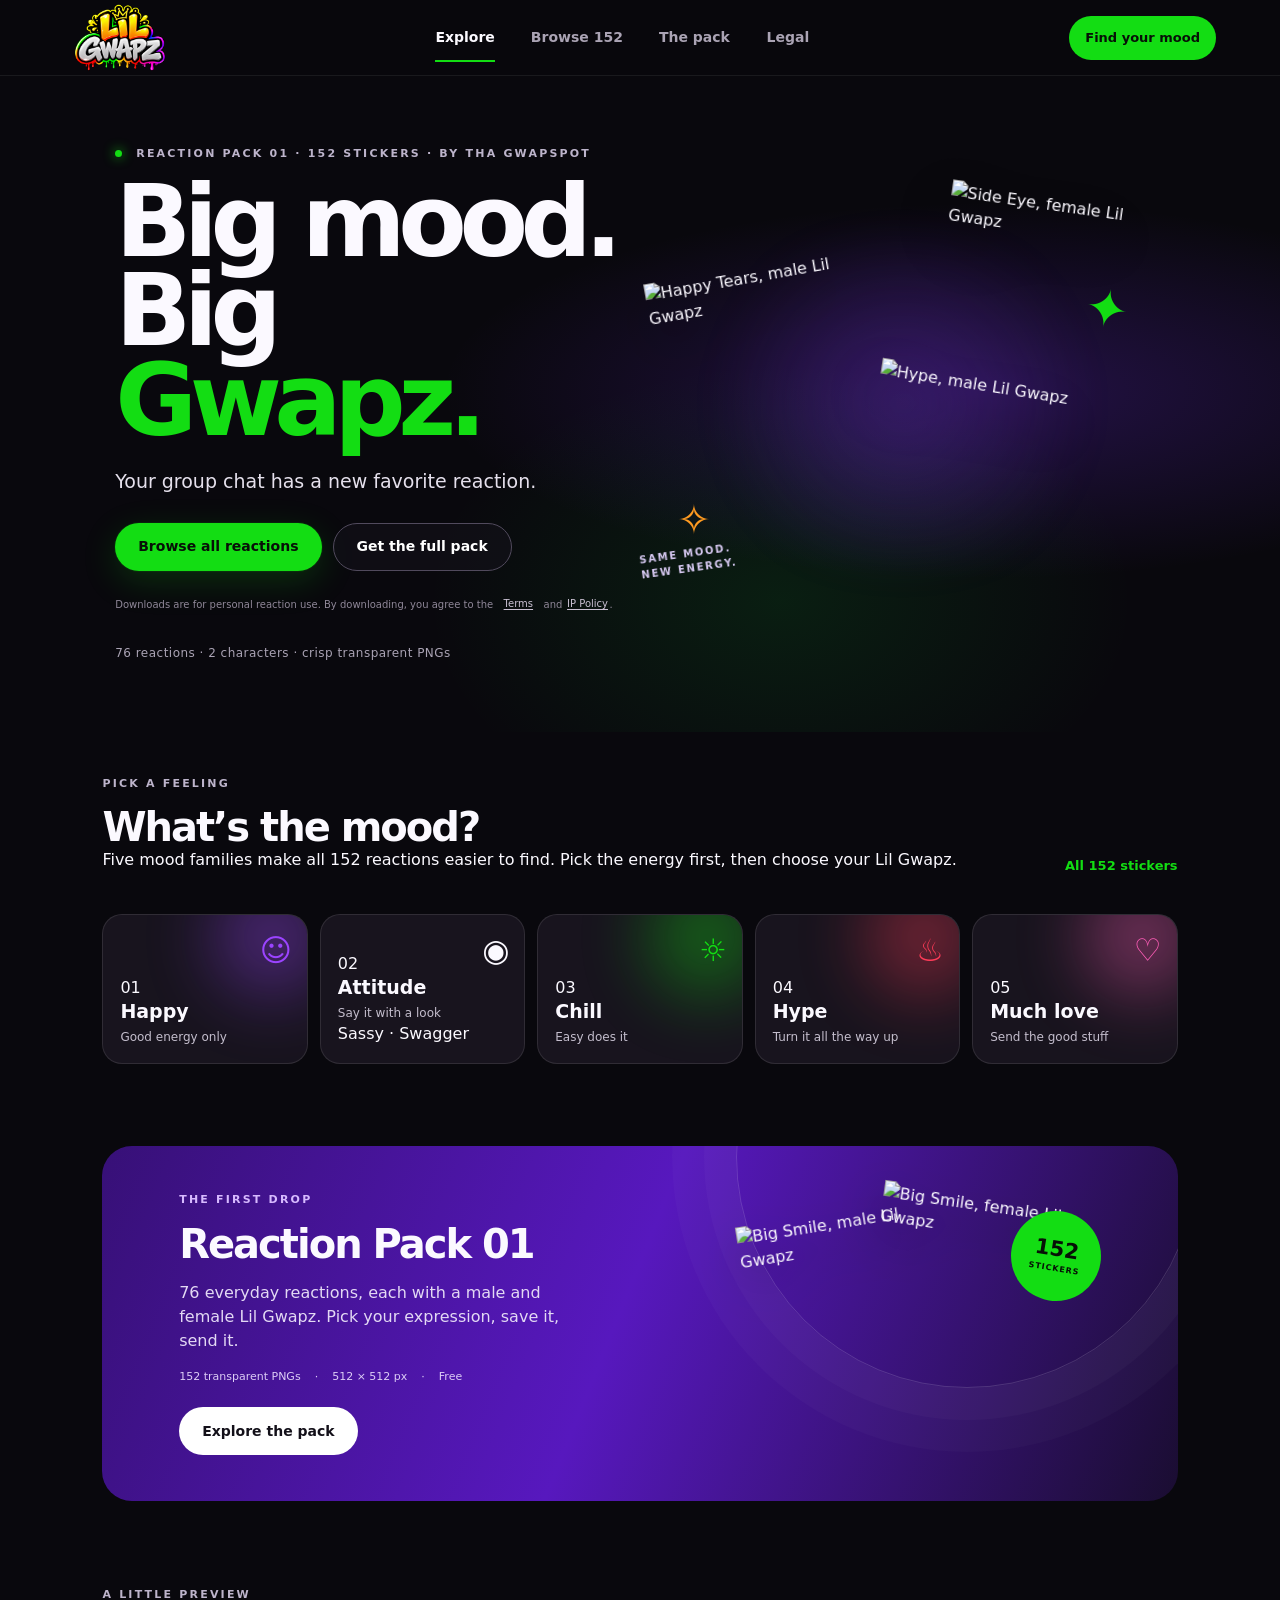
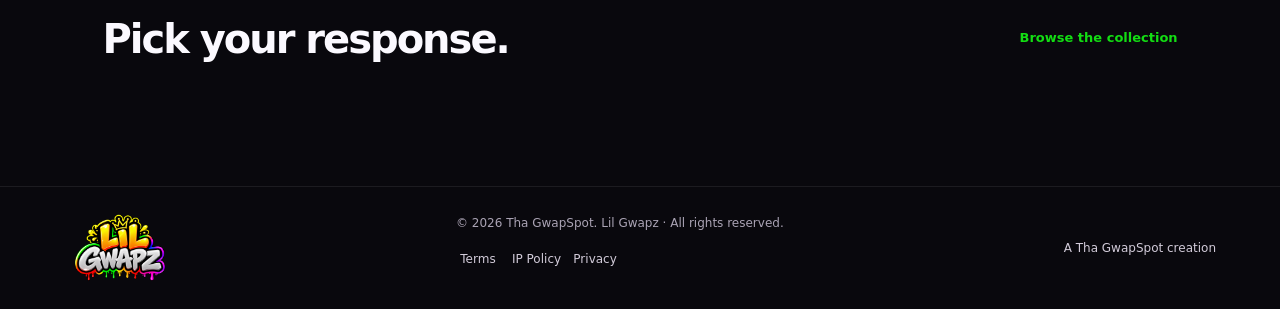
==== commit ff48a0c3: "feat(stage-4.1): restructure mood showcase" ====
--- a/index.html
+++ b/index.html
@@ -31,6 +31,7 @@
   <link rel="stylesheet" href="styles.css">
   <link rel="stylesheet" href="css/tokens.css">
   <link rel="stylesheet" href="css/motion.css">
+  <link rel="stylesheet" href="css/mood-showcase.css">
   <script defer src="app.js"></script>
   <script defer src="legal.js"></script>
   <script defer src="js/browse-tiles.js"></script>
@@ -58,14 +59,23 @@
       </div>
     </section>
 
-    <section class="section moods-section" aria-labelledby="moods-title">
-      <div class="section-heading"><div><p class="eyebrow">PICK A FEELING</p><h2 id="moods-title">What’s the mood?</h2></div><a class="text-link" href="browse.html">All 152 stickers</a></div>
-      <div class="mood-grid">
-        <a class="mood-tile mood-happy" href="browse.html?mood=happy"><span class="mood-icon">☺</span><b>Happy</b><small>Good energy only</small></a>
-        <a class="mood-tile mood-sassy" href="browse.html?mood=sassy"><span class="mood-icon">◉</span><b>Sassy</b><small>Say it with a look</small></a>
-        <a class="mood-tile mood-chill" href="browse.html?mood=chill"><span class="mood-icon">☼</span><b>Chill</b><small>Easy does it</small></a>
-        <a class="mood-tile mood-hype" href="browse.html?mood=hype"><span class="mood-icon">♨</span><b>Hype</b><small>Turn it all the way up</small></a>
-        <a class="mood-tile mood-love" href="browse.html?mood=love"><span class="mood-icon">♡</span><b>Much love</b><small>Send the good stuff</small></a>
+    <section class="section moods-section mood-showcase" aria-labelledby="moods-title">
+      <div class="mood-showcase-shell">
+        <div class="section-heading mood-showcase-intro">
+          <div>
+            <p class="eyebrow">PICK A FEELING</p>
+            <h2 id="moods-title">What’s the mood?</h2>
+            <p class="mood-showcase-copy">Five mood families make all 152 reactions easier to find. Pick the energy first, then choose your Lil Gwapz.</p>
+          </div>
+          <a class="text-link" href="browse.html">All 152 stickers</a>
+        </div>
+        <div class="mood-grid mood-showcase-track" role="list" aria-label="Lil Gwapz mood families">
+          <a class="mood-tile mood-happy" role="listitem" href="browse.html?mood=happy"><span class="mood-step">01</span><span class="mood-icon">☺</span><b>Happy</b><small>Good energy only</small></a>
+          <a class="mood-tile mood-attitude" role="listitem" href="browse.html?mood=attitude"><span class="mood-step">02</span><span class="mood-icon">◉</span><b>Attitude</b><small>Say it with a look</small><span class="mood-variant-label">Sassy · Swagger</span></a>
+          <a class="mood-tile mood-chill" role="listitem" href="browse.html?mood=chill"><span class="mood-step">03</span><span class="mood-icon">☼</span><b>Chill</b><small>Easy does it</small></a>
+          <a class="mood-tile mood-hype" role="listitem" href="browse.html?mood=hype"><span class="mood-step">04</span><span class="mood-icon">♨</span><b>Hype</b><small>Turn it all the way up</small></a>
+          <a class="mood-tile mood-love" role="listitem" href="browse.html?mood=love"><span class="mood-step">05</span><span class="mood-icon">♡</span><b>Much love</b><small>Send the good stuff</small></a>
+        </div>
       </div>
     </section>
 
--- a/css/motion.css
+++ b/css/motion.css
@@ -23,9 +23,72 @@
   .hero-sticker-three img{animation-delay:2.4s}
 }
 
+/* Stage 3.2 — press feedback, CTA hierarchy, and small-screen spacing. */
+.hero-actions .button:first-child{
+  min-height:48px;
+  background:var(--gwap-green);
+  color:#071007;
+  box-shadow:0 10px 35px rgba(19,221,19,.18),0 0 0 1px rgba(19,221,19,.08);
+}
+.hero-actions .button-outline{
+  min-height:48px;
+  background:rgba(20,18,27,.58);
+  border-color:#514a5d;
+  color:var(--ink);
+  box-shadow:none;
+}
+.header-cta,.desktop-nav a,.text-link,.site-footer a,.mobile-nav a,.filter-chip{
+  min-width:44px;
+  min-height:44px;
+  display:inline-flex;
+  align-items:center;
+  justify-content:center;
+}
+.site-footer .footer-links a,.download-license-note a{
+  display:inline-flex!important;
+  min-width:44px!important;
+  min-height:44px!important;
+  align-items:center;
+  justify-content:center;
+  touch-action:manipulation;
+}
+.card-download,.download-one,.sticker-viewer-close,.sticker-viewer-nav{
+  min-width:44px;
+  min-height:44px;
+}
+.browse-actions .button{min-height:44px}
+.button,.header-cta,.desktop-nav a,.text-link,.site-footer a,.mood-tile,.mobile-nav a,.filter-chip,.browse-tile-link,.card-download,.download-one,.sticker-viewer-close,.sticker-viewer-nav{
+  touch-action:manipulation;
+}
+.button:active,.header-cta:active,.text-link:active,.site-footer a:active,.download-license-note a:active,.mood-tile:active,.mobile-nav a:active,.filter-chip:active,.browse-tile-link:active,.card-download:active,.download-one:active,.sticker-viewer-close:active,.sticker-viewer-nav:active{
+  transition:none;
+  transform:scale(.94);
+  filter:drop-shadow(0 0 14px var(--gwap-green-glow));
+}
+
+@media(max-width:640px){
+  .hero{padding-inline:clamp(16px,5.5vw,22px)}
+  .hero h1{font-size:clamp(46px,15vw,62px);line-height:.92;letter-spacing:-.06em}
+  .hero-actions{display:grid;grid-template-columns:minmax(0,1fr);gap:10px;width:100%;max-width:420px}
+  .hero-actions .button{width:100%;min-height:48px;padding-inline:18px;font-size:13px}
+  .header-cta{min-height:44px;padding-inline:14px}
+  .mobile-nav a{min-height:48px}
+  .filter-chip{min-height:44px}
+}
+@media(max-width:360px){
+  .site-header{gap:10px;padding-inline:14px}
+  .header-cta{padding-inline:12px;font-size:11px}
+  .hero{padding-top:38px}
+  .hero h1{font-size:clamp(44px,14.5vw,52px)}
+  .hero-art{height:300px}
+  .section-heading{align-items:flex-start;flex-direction:column;gap:8px}
+  .section-heading .text-link{align-self:flex-start}
+}
+
 @media(prefers-reduced-motion:reduce){
   .motion-reveal,.motion-reveal.is-revealed{opacity:1;translate:none;transition:none!important;transition-delay:0s!important}
   .hero-sticker,.hero-sticker img{animation:none!important;translate:none!important}
   .browse-tile-art img{transition:none!important}
   .browse-tile:hover .browse-tile-art img,.browse-tile:focus-within .browse-tile-art img{transform:none}
+  .button:active,.header-cta:active,.text-link:active,.site-footer a:active,.download-license-note a:active,.mood-tile:active,.mobile-nav a:active,.filter-chip:active,.browse-tile-link:active,.card-download:active,.download-one:active,.sticker-viewer-close:active,.sticker-viewer-nav:active{transform:none;filter:none}
 }
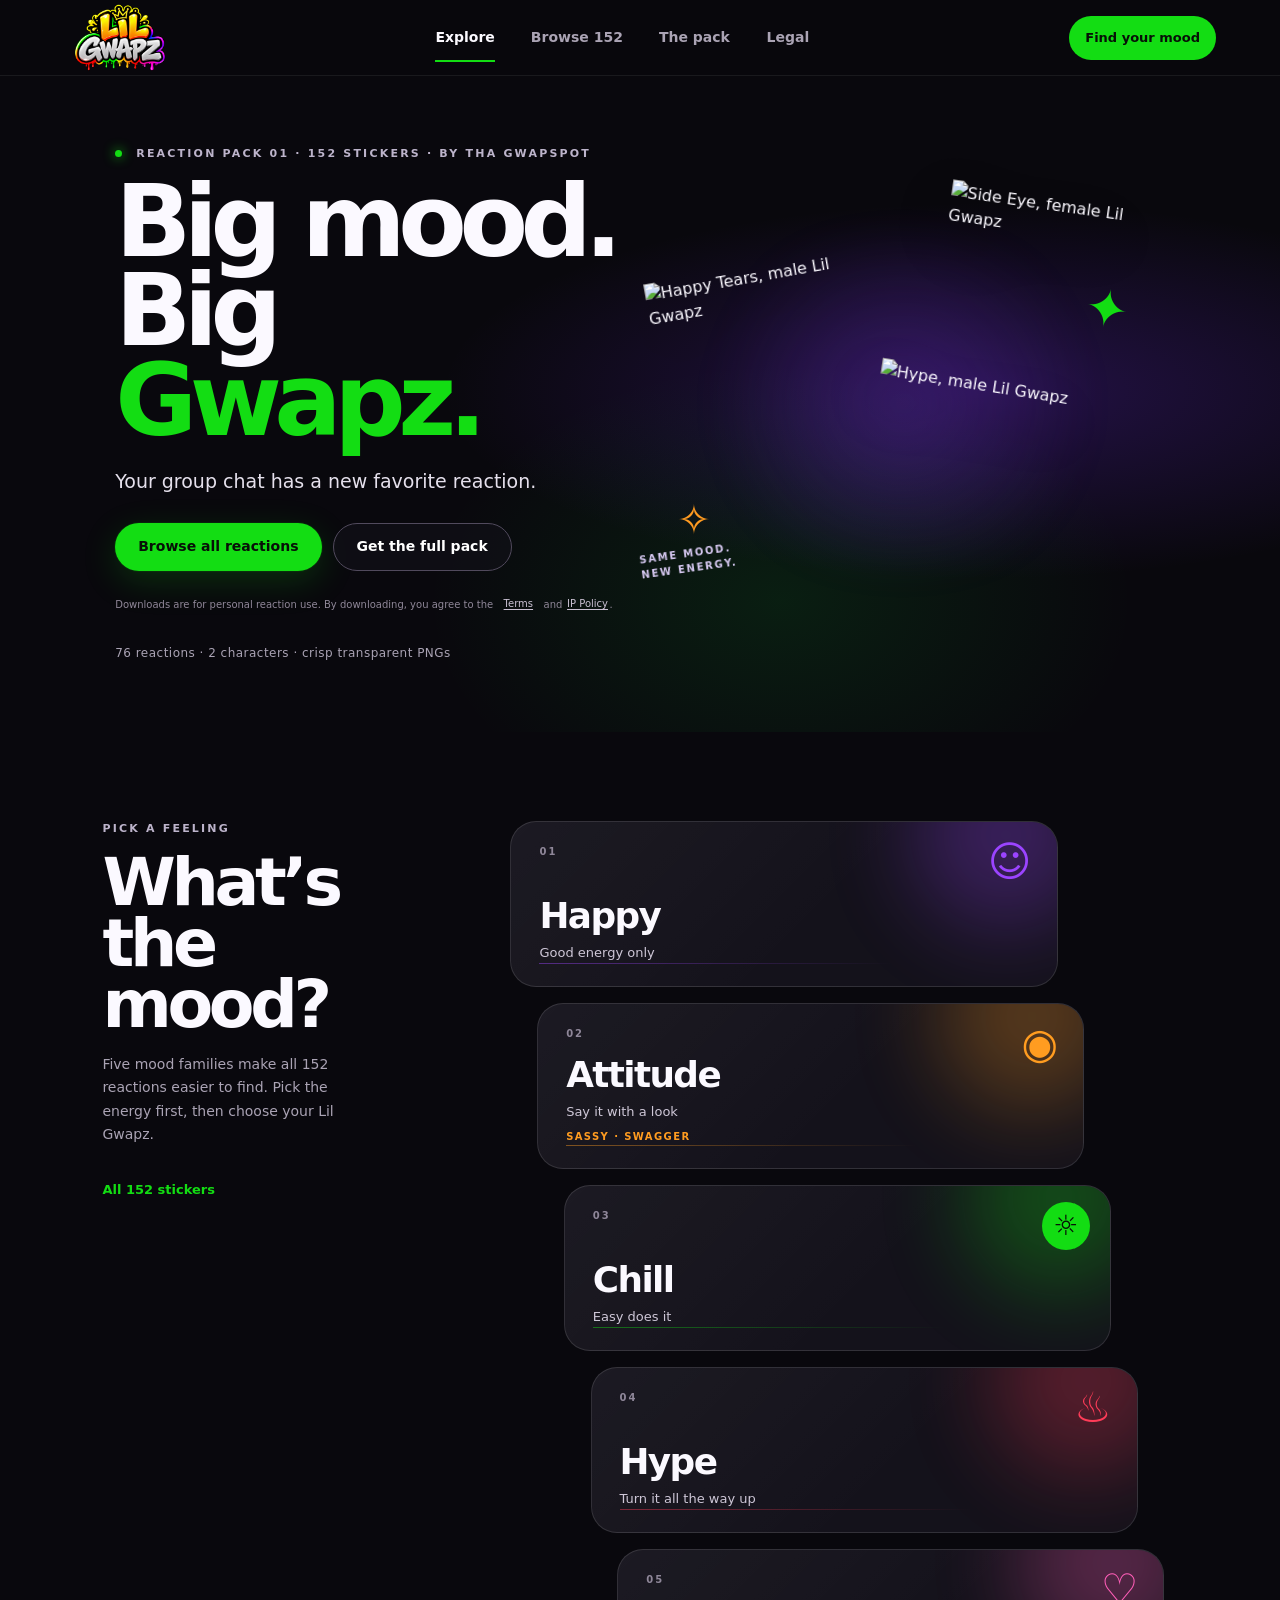
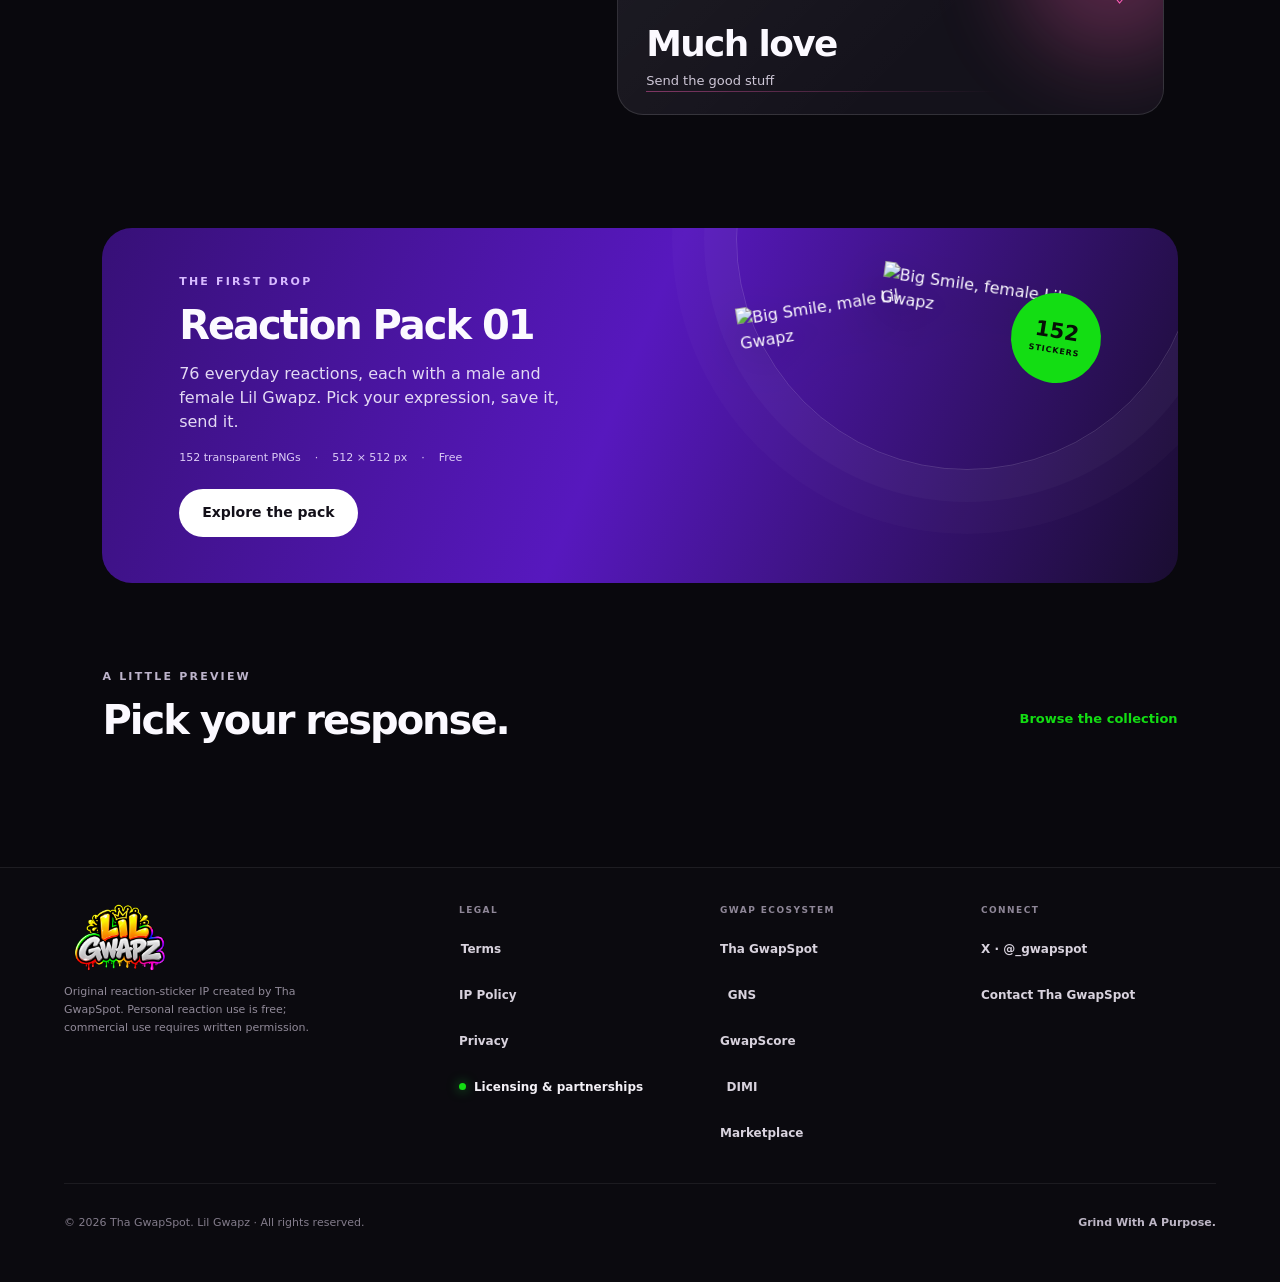
==== commit e9ca068b: "feat(stage-5.2): expand home licensing footer" ====
--- a/index.html
+++ b/index.html
@@ -89,7 +89,15 @@
       <div class="peek-grid" id="peek-grid"></div>
     </section>
   </main>
-  <footer class="site-footer"><a class="wordmark" href="./" aria-label="Lil Gwapz home"><img src="/assets/brand/lil-gwapz-logo-v2.png" width="672" height="448" alt="Lil Gwapz"></a><div><p>© 2026 Tha GwapSpot. Lil Gwapz · All rights reserved.</p><div class="footer-links"><a href="terms.html">Terms</a><a href="ip-policy.html">IP Policy</a><a href="privacy.html">Privacy</a></div></div><a href="https://gwapspot.com" rel="noreferrer">A Tha GwapSpot creation</a></footer>
+  <footer class="site-footer site-footer-expanded">
+    <div class="footer-brand"><a class="wordmark" href="./" aria-label="Lil Gwapz home"><img src="/assets/brand/lil-gwapz-logo-v2.png" width="672" height="448" alt="Lil Gwapz"></a><p>Original reaction-sticker IP created by Tha GwapSpot. Personal reaction use is free; commercial use requires written permission.</p></div>
+    <div class="footer-nav-grid">
+      <div class="footer-group"><span>LEGAL</span><a href="terms.html">Terms</a><a href="ip-policy.html">IP Policy</a><a href="privacy.html">Privacy</a><a class="footer-license" href="https://gwapspot.com/contact" rel="noreferrer">Licensing &amp; partnerships</a></div>
+      <div class="footer-group"><span>GWAP ECOSYSTEM</span><a href="https://gwapspot.com" rel="noreferrer">Tha GwapSpot</a><a href="https://gwapspot.fun/name" rel="noreferrer">GNS</a><a href="https://gwapscore.live/" rel="noreferrer">GwapScore</a><a href="https://dimimusic.xyz/" rel="noreferrer">DIMI</a><a href="https://gwapspot.store/" rel="noreferrer">Marketplace</a></div>
+      <div class="footer-group"><span>CONNECT</span><a href="https://x.com/_gwapspot?s=21" rel="noreferrer">X · @_gwapspot</a><a href="https://gwapspot.com/contact" rel="noreferrer">Contact Tha GwapSpot</a></div>
+    </div>
+    <div class="footer-bottom"><p>© 2026 Tha GwapSpot. Lil Gwapz · All rights reserved.</p><a href="https://gwapspot.com" rel="noreferrer">Grind With A Purpose.</a></div>
+  </footer>
   <nav class="mobile-nav" aria-label="Mobile navigation"><a class="selected" href="./">⌂<span>Explore</span></a><a href="browse.html">▦<span>Browse</span></a><a href="#pack">✦<span>Pack 01</span></a></nav>
 </body>
-</html>
+</html>
--- a/css/mood-showcase.css
+++ b/css/mood-showcase.css
@@ -0,0 +1,202 @@
+/* Stage 4.1 — native, JS-optional mood showcase. */
+.mood-showcase{
+  padding-top:clamp(54px,7vw,92px);
+  padding-bottom:clamp(64px,8vw,110px);
+}
+
+.mood-showcase-shell{
+  max-width:1180px;
+  margin:0 auto;
+  display:grid;
+  grid-template-columns:minmax(230px,.72fr) minmax(0,1.45fr);
+  gap:clamp(36px,6vw,92px);
+  align-items:start;
+}
+
+.mood-showcase-intro{
+  position:sticky;
+  top:96px;
+  display:block;
+  margin:0;
+  align-self:start;
+}
+
+.mood-showcase-intro h2{
+  max-width:8ch;
+  font-size:clamp(42px,5.2vw,68px);
+  line-height:.92;
+  letter-spacing:-.065em;
+}
+
+.mood-showcase-copy{
+  max-width:31ch;
+  margin:18px 0 22px;
+  color:var(--ink-muted);
+  font-size:14px;
+  line-height:1.65;
+}
+
+.mood-showcase-track{
+  display:grid;
+  grid-template-columns:minmax(0,1fr);
+  gap:16px;
+}
+
+.mood-showcase .mood-tile{
+  min-height:166px;
+  padding:24px 28px;
+  border-radius:26px;
+  border-color:rgba(255,255,255,.12);
+  background:
+    linear-gradient(135deg,rgba(255,255,255,.035),transparent 58%),
+    var(--surface);
+  isolation:isolate;
+}
+
+.mood-showcase .mood-tile:before{
+  width:190px;
+  height:190px;
+  right:-44px;
+  top:-82px;
+  opacity:.28;
+  filter:blur(44px);
+}
+
+.mood-showcase .mood-tile:after{
+  content:"";
+  position:absolute;
+  inset:auto 28px 22px 28px;
+  height:1px;
+  background:linear-gradient(90deg,var(--mood),transparent 72%);
+  opacity:.45;
+  pointer-events:none;
+}
+
+.mood-showcase .mood-tile b{
+  font-size:clamp(25px,2.8vw,36px);
+  letter-spacing:-.045em;
+  line-height:1;
+}
+
+.mood-showcase .mood-tile small{
+  margin-top:9px;
+  font-size:13px;
+  color:#cec7d7;
+}
+
+.mood-step{
+  position:absolute;
+  top:22px;
+  left:28px;
+  color:#8f8799;
+  font-size:10px;
+  font-weight:850;
+  letter-spacing:.2em;
+}
+
+.mood-showcase .mood-icon{
+  top:19px;
+  right:25px;
+  font-size:42px;
+  line-height:1;
+}
+
+.mood-variant-label{
+  position:relative;
+  z-index:1;
+  display:block;
+  margin-top:8px;
+  color:var(--mood);
+  font-size:10px;
+  font-weight:850;
+  letter-spacing:.14em;
+  text-transform:uppercase;
+}
+
+.mood-happy{--mood:#9b44ff}
+.mood-attitude{--mood:#ff9c20}
+.mood-chill{--mood:var(--gwap-green)}
+.mood-hype{--mood:#ff3c58}
+.mood-love{--mood:#ff5eb8}
+
+.mood-showcase .mood-chill .mood-icon{
+  top:16px;
+  right:20px;
+  width:48px;
+  height:48px;
+  display:grid;
+  place-items:center;
+  border-radius:50%;
+  background:var(--gwap-green);
+  color:#071007;
+  font-size:28px;
+}
+
+@media(min-width:900px){
+  .mood-showcase-track .mood-tile:nth-child(1){margin-right:18%}
+  .mood-showcase-track .mood-tile:nth-child(2){margin-left:4%;margin-right:14%}
+  .mood-showcase-track .mood-tile:nth-child(3){margin-left:8%;margin-right:10%}
+  .mood-showcase-track .mood-tile:nth-child(4){margin-left:12%;margin-right:6%}
+  .mood-showcase-track .mood-tile:nth-child(5){margin-left:16%;margin-right:2%}
+}
+
+@media(max-width:899px){
+  .mood-showcase{
+    padding-inline:0;
+  }
+
+  .mood-showcase-shell{
+    display:block;
+    max-width:none;
+  }
+
+  .mood-showcase-intro{
+    position:static;
+    padding-inline:clamp(20px,6vw,32px);
+  }
+
+  .mood-showcase-intro h2{
+    max-width:none;
+    font-size:clamp(38px,11vw,54px);
+  }
+
+  .mood-showcase-copy{
+    max-width:38ch;
+  }
+
+  .mood-showcase-track{
+    display:flex;
+    gap:14px;
+    margin-top:28px;
+    padding:0 clamp(20px,6vw,32px) 18px;
+    overflow-x:auto;
+    overscroll-behavior-inline:contain;
+    scroll-snap-type:x mandatory;
+    scroll-padding-inline:clamp(20px,6vw,32px);
+    scrollbar-width:none;
+    -webkit-overflow-scrolling:touch;
+  }
+
+  .mood-showcase-track::-webkit-scrollbar{display:none}
+
+  .mood-showcase .mood-tile{
+    flex:0 0 70vw;
+    width:70vw;
+    min-height:190px;
+    margin:0;
+    scroll-snap-align:start;
+    scroll-snap-stop:normal;
+  }
+}
+
+@media(max-width:420px){
+  .mood-showcase .mood-tile{
+    padding:22px;
+    border-radius:22px;
+  }
+
+  .mood-step{left:22px}
+  .mood-showcase .mood-icon{right:21px}
+  .mood-showcase .mood-chill .mood-icon{right:18px}
+  .mood-showcase .mood-tile:after{left:22px;right:22px}
+}
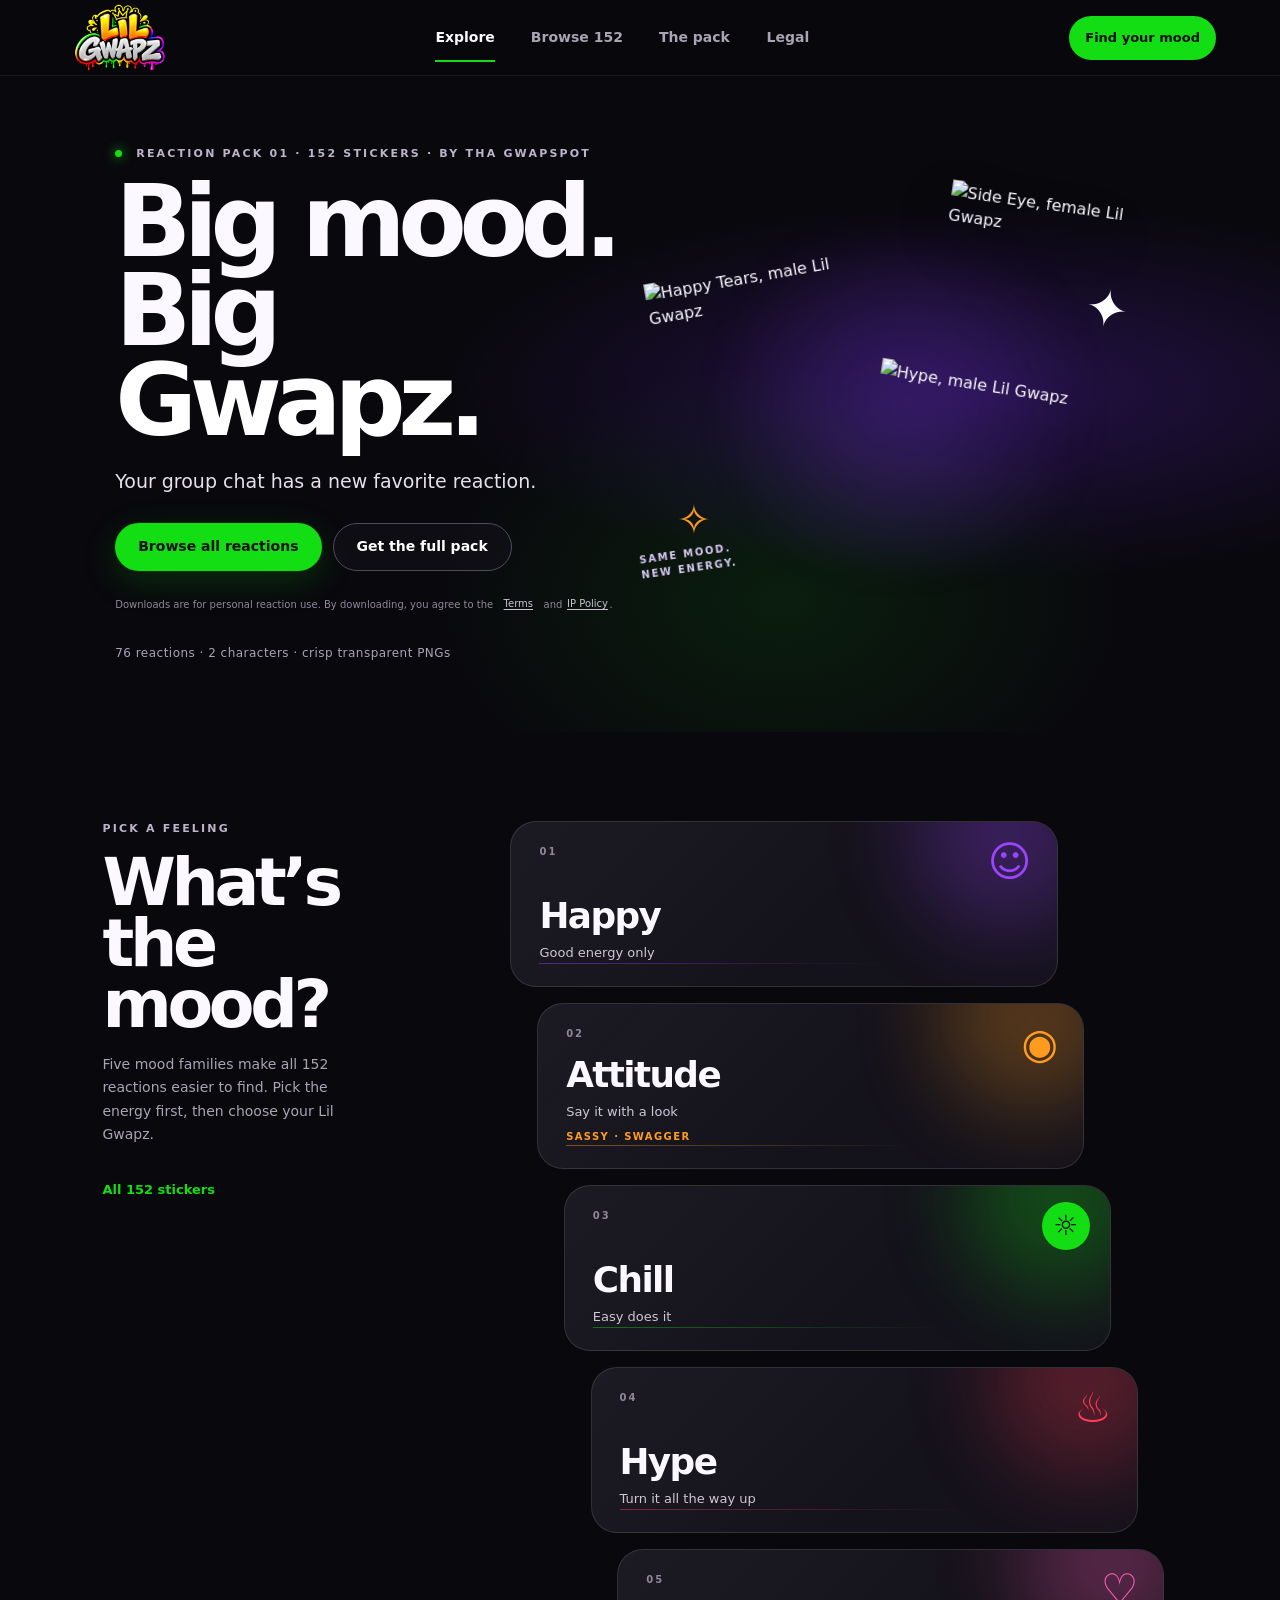
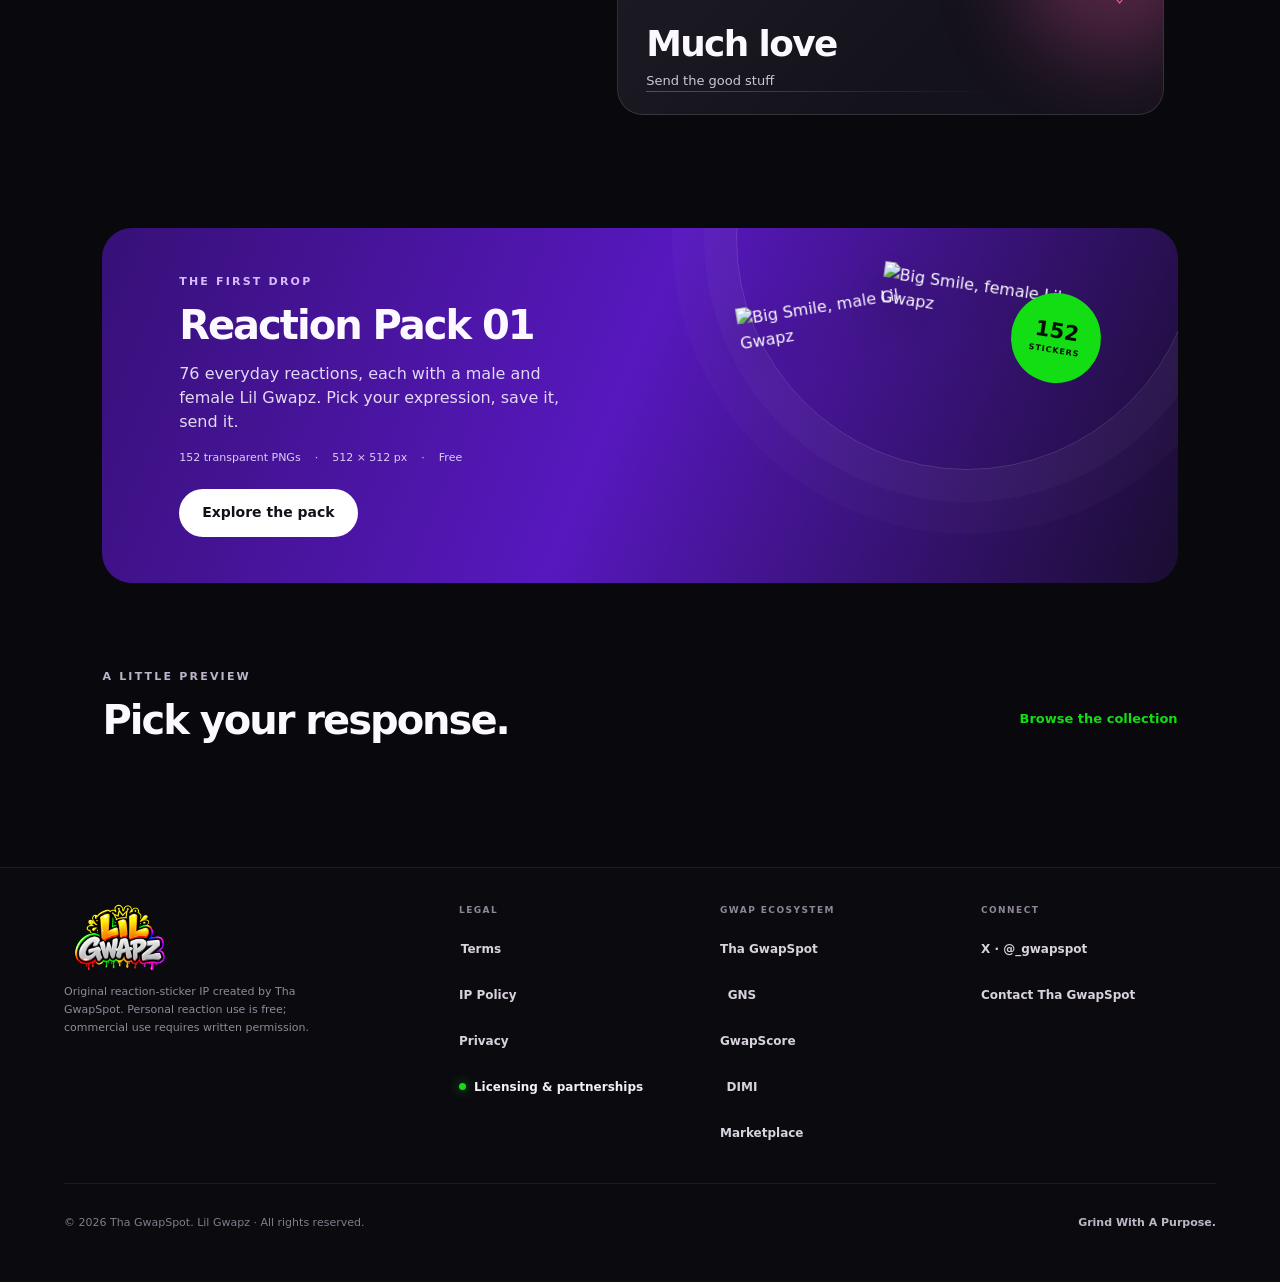
==== commit b60d9993: "chore: make approved Lil Gwapz mark the official favicon" ====
--- a/index.html
+++ b/index.html
@@ -23,11 +23,11 @@
   <meta name="twitter:image" content="https://lilgwapz.xyz/og/lil-gwapz-share.jpg">
   <meta name="twitter:image:alt" content="Lil Gwapz Reaction Pack 01 — 76 moods, 152 stickers">
   <title>Lil Gwapz — A reaction for every mood</title>
-  <link rel="icon" href="/favicon.ico?v=lg-v1" type="image/x-icon" sizes="16x16 32x32 48x48">
-  <link rel="icon" href="/favicon-32.png?v=lg-v1" type="image/png" sizes="32x32">
-  <link rel="icon" href="/favicon-96.png?v=lg-v1" type="image/png" sizes="96x96">
-  <link rel="apple-touch-icon" href="/apple-touch-icon.png?v=lg-v1" sizes="180x180">
-  <link rel="manifest" href="/site.webmanifest?v=lg-v1">
+  <link rel="icon" href="/favicon.ico?v=lg-v3" type="image/x-icon" sizes="16x16 32x32 48x48">
+  <link rel="icon" href="/favicon-32.png?v=lg-v3" type="image/png" sizes="32x32">
+  <link rel="icon" href="/favicon-96.png?v=lg-v3" type="image/png" sizes="96x96">
+  <link rel="apple-touch-icon" href="/apple-touch-icon.png?v=lg-v3" sizes="180x180">
+  <link rel="manifest" href="/site.webmanifest?v=lg-v3">
   <link rel="stylesheet" href="styles.css">
   <link rel="stylesheet" href="css/tokens.css">
   <link rel="stylesheet" href="css/motion.css">
--- a/css/tokens.css
+++ b/css/tokens.css
@@ -12,6 +12,88 @@
 
 .mood-chill { --mood: var(--gwap-green); }
 
+/* Stage 6.1 — shared keyboard/touch affordances on every page that loads tokens. */
+.header-cta,
+.desktop-nav a,
+.site-footer a,
+.mobile-nav a,
+.legal-sidebar nav a {
+  min-width: 44px;
+  min-height: 44px;
+  display: inline-flex;
+  align-items: center;
+}
+
+/* Stage 6.2 — full-release target audit closes the remaining hit-area gaps. */
+.search-box input {
+  min-height: 44px;
+  height: 100%;
+}
+.legal-page .legal-document section a:not(.legal-action-link) {
+  display: inline-flex;
+  align-items: center;
+  min-width: 44px;
+  min-height: 44px;
+  max-width: 100%;
+}
+
+/* Stage 6.1 — canonical green + semantic contrast enforcement.
+   Gwap Green text is reserved for the exact #09080d background.
+   Green fills always carry dark text. */
+.playground-hero {
+  background:
+    radial-gradient(ellipse at 77% 48%, rgba(116,45,244,.25), transparent 39%),
+    radial-gradient(ellipse at 61% 80%, rgba(19,221,19,.1), transparent 32%);
+}
+.hero h1 em,
+.spark.spark-one {
+  color: var(--ink);
+}
+.button-primary {
+  background: var(--gwap-green);
+  color: #071007;
+  box-shadow: 0 10px 35px rgba(19,221,19,.18);
+}
+.mobile-nav a.selected,
+.mobile-nav a.selected span {
+  color: var(--ink);
+}
+.mobile-nav a.selected {
+  background: rgba(19,221,19,.11);
+}
+
+/* Legal/download surfaces use green as a fill, border, glow, or focus accent
+   when the surface itself is not the canonical background. */
+.legal-owner {
+  border-color: rgba(19,221,19,.22);
+  background: rgba(19,221,19,.055);
+}
+.legal-callout {
+  background: linear-gradient(135deg,rgba(141,60,255,.13),rgba(19,221,19,.04));
+}
+.legal-callout-green {
+  border-color: rgba(19,221,19,.28);
+  background: linear-gradient(135deg,rgba(19,221,19,.095),rgba(141,60,255,.06));
+}
+.rule-card > span {
+  background: rgba(19,221,19,.1);
+  color: var(--ink);
+}
+.license-dialog-mark {
+  background: var(--gwap-green);
+  border-color: var(--gwap-green);
+  color: #071007;
+}
+.license-dialog a,
+.license-dialog a:hover,
+.download-license-note a:hover {
+  color: var(--ink);
+}
+.site-footer.site-footer-expanded .footer-group a.footer-license::before,
+.browse-page .site-footer .footer-group a.footer-license::before {
+  box-shadow: 0 0 12px rgba(19,221,19,.65);
+}
+
 @media (min-width: 641px) {
   #download-all {
     min-width: 105.546875px;
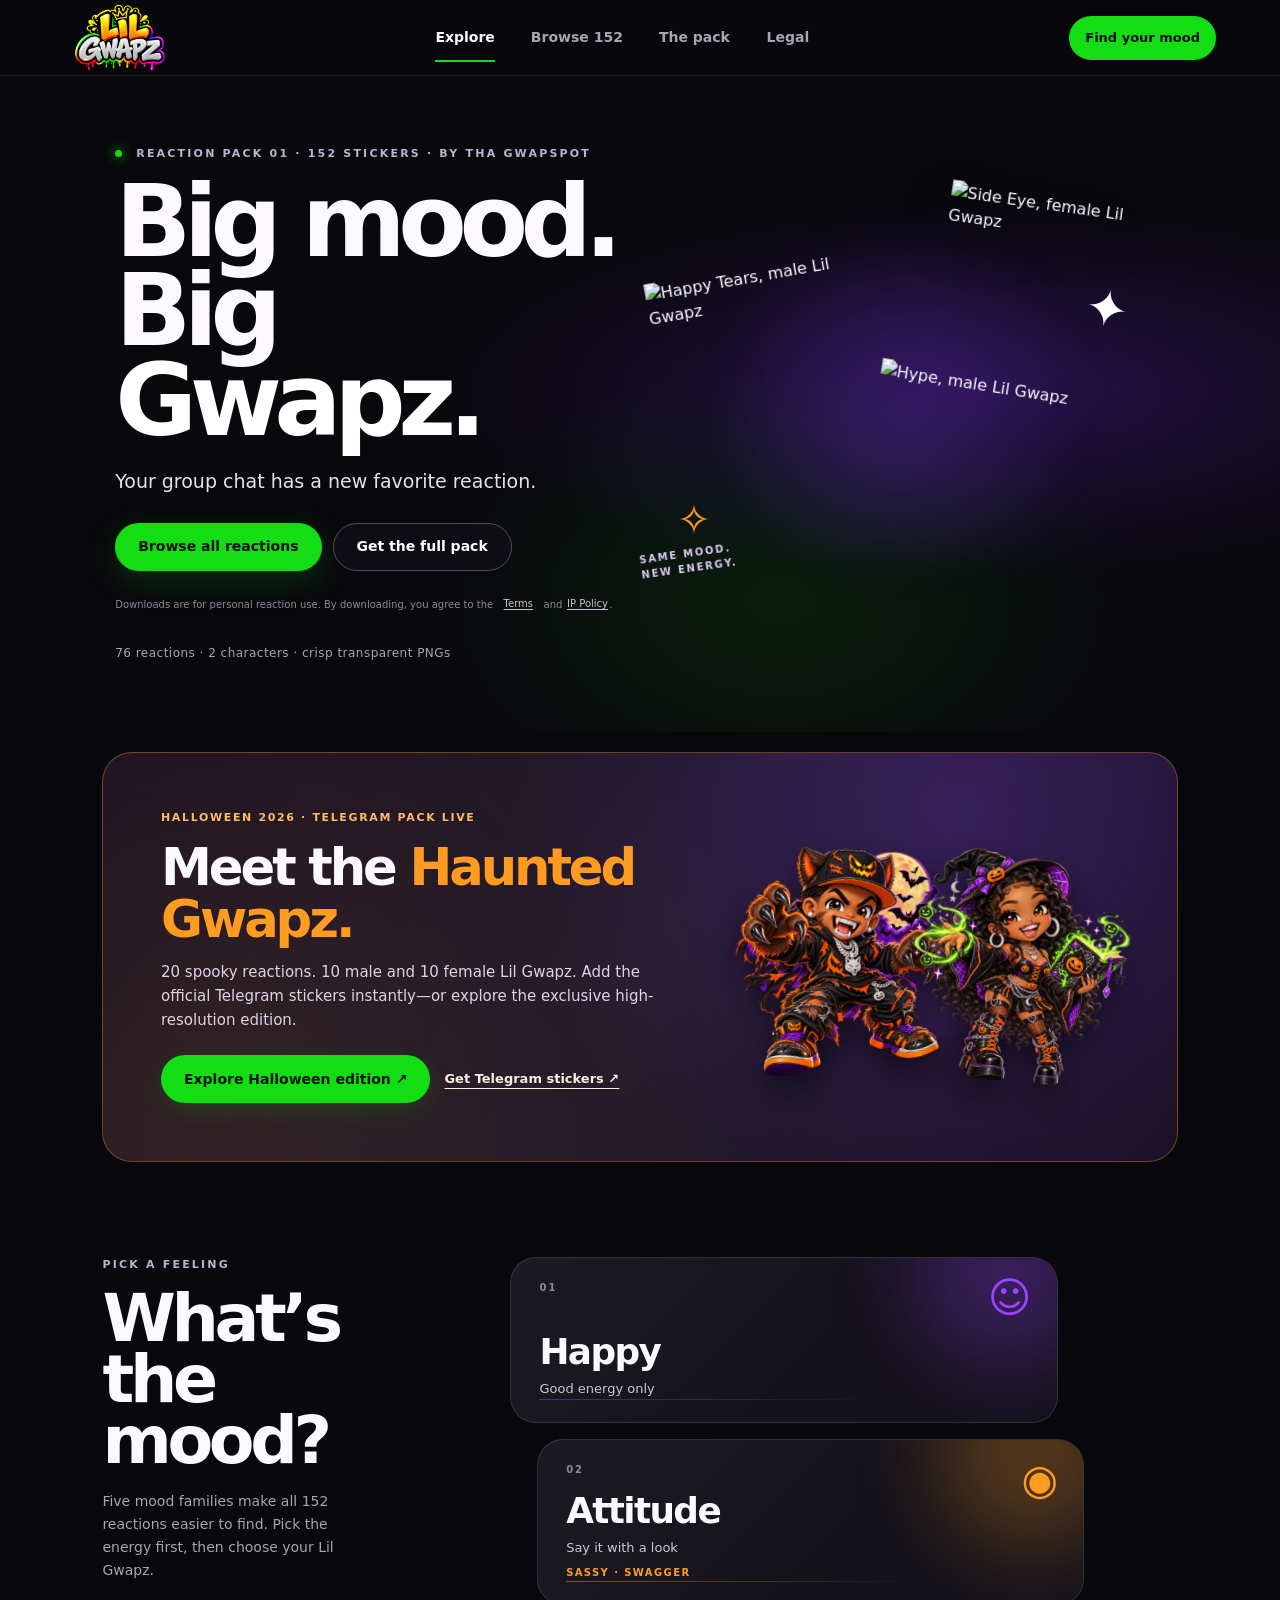
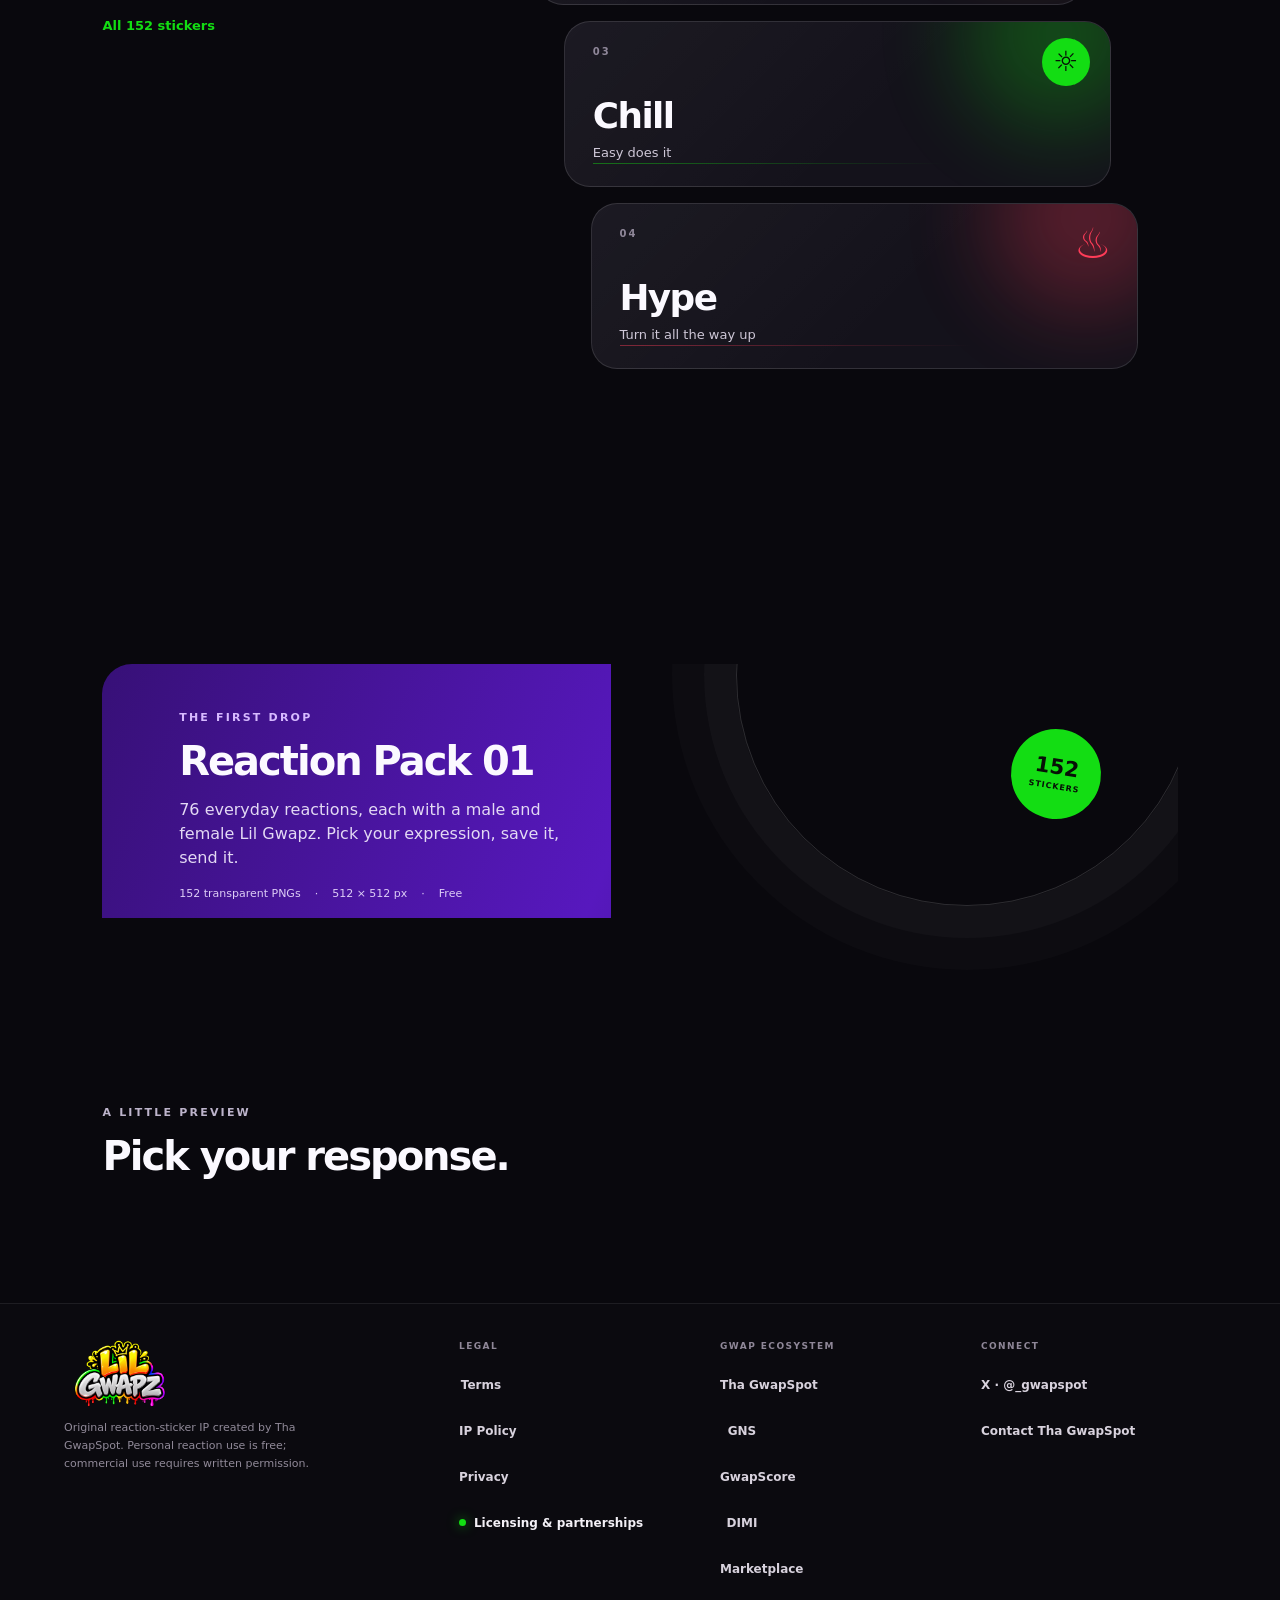
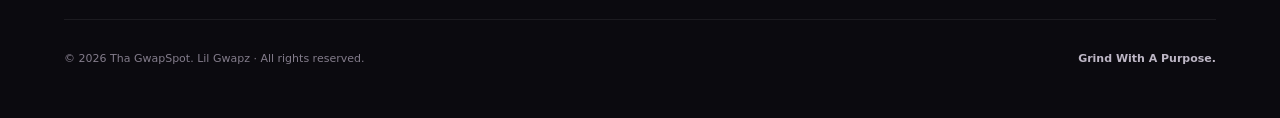
==== commit a86b7b62: "feat(home): feature Haunted Gwapz 2026 and live Telegram pack" ====
--- a/index.html
+++ b/index.html
@@ -32,6 +32,7 @@
   <link rel="stylesheet" href="css/tokens.css">
   <link rel="stylesheet" href="css/motion.css">
   <link rel="stylesheet" href="css/mood-showcase.css">
+  <link rel="stylesheet" href="css/halloween-promo.css">
   <script defer src="app.js"></script>
   <script defer src="legal.js"></script>
   <script defer src="js/browse-tiles.js"></script>
@@ -57,6 +58,22 @@
         <div class="hero-sticker hero-sticker-three"><img data-sticker="LG-R01-024-M" alt="Hype, male Lil Gwapz"></div>
         <span class="spark spark-one">✦</span><span class="spark spark-two">✧</span><span class="hero-tag">SAME MOOD.<br>NEW ENERGY.</span>
       </div>
+    </section>
+
+    <section class="seasonal-promo" aria-labelledby="seasonal-promo-title">
+      <div class="seasonal-promo__copy">
+        <p class="seasonal-promo__eyebrow">HALLOWEEN 2026 · TELEGRAM PACK LIVE</p>
+        <h2 id="seasonal-promo-title">Meet the <span>Haunted Gwapz.</span></h2>
+        <p class="seasonal-promo__description">20 spooky reactions. 10 male and 10 female Lil Gwapz. Add the official Telegram stickers instantly—or explore the exclusive high-resolution edition.</p>
+        <div class="seasonal-promo__actions">
+          <a class="button seasonal-promo__button" href="/halloween.html">Explore Halloween edition ↗</a>
+          <a class="seasonal-promo__telegram" href="https://t.me/addstickers/lil_gwapz_haunted2026_by_thalilgwapz_bot" target="_blank" rel="noopener noreferrer">Get Telegram stickers ↗</a>
+        </div>
+      </div>
+      <a class="seasonal-promo__art" href="/halloween.html" aria-label="Explore 20 Haunted Gwapz Halloween stickers">
+        <img src="/assets/halloween-2026/previews/LG-HW26-M08-werewolf-roar.webp" alt="Male Lil Gwapz dressed as a Halloween werewolf" loading="lazy" width="250" height="250">
+        <img src="/assets/halloween-2026/previews/LG-HW26-F10-witch-spellbook.webp" alt="Female Lil Gwapz casting a spooky spell" loading="lazy" width="250" height="250">
+      </a>
     </section>
 
     <section class="section moods-section mood-showcase" aria-labelledby="moods-title">
--- a/css/halloween-promo.css
+++ b/css/halloween-promo.css
@@ -0,0 +1,33 @@
+/* Haunted Gwapz homepage discovery feature, isolated from the 152-sticker core UI. */
+.seasonal-promo {
+  position:relative; isolation:isolate; display:grid; grid-template-columns:minmax(0,1.15fr) minmax(240px,.85fr);
+  gap:24px; align-items:center; overflow:hidden;
+  margin:20px clamp(20px,8vw,128px) 6px; padding:clamp(24px,4.5vw,58px);
+  border:1px solid rgba(255,155,33,.35); border-radius:30px;
+  background:radial-gradient(circle at 80% 15%,rgba(130,56,241,.25),transparent 49%),
+    radial-gradient(circle at 10% 85%,rgba(255,155,33,.1),transparent 55%),#171021;
+}
+.seasonal-promo::before{content:"";pointer-events:none;position:absolute;z-index:-1;inset:0;
+  background:linear-gradient(115deg,transparent 0%,rgba(255,255,255,.035) 52%,transparent 100%)}
+.seasonal-promo__copy{position:relative;z-index:1}
+.seasonal-promo__eyebrow{margin:0 0 14px;font-size:11px;font-weight:900;letter-spacing:.15em;color:#ffba66}
+.seasonal-promo h2{font-weight:950;letter-spacing:-.06em;line-height:1.02;font-size:clamp(34px,4vw,60px);margin:0 0 15px}
+.seasonal-promo h2 span{color:#ff9b21}
+.seasonal-promo__description{max-width:500px;font-size:15px;color:#ddd3e6;line-height:1.6;margin:0 0 23px}
+.seasonal-promo__actions{display:flex;flex-wrap:wrap;gap:14px;align-items:center}
+.seasonal-promo__button{background:#13dd13;color:#081308;box-shadow:0 8px 24px rgba(19,221,19,.13)}
+.seasonal-promo__telegram{font-size:13px;font-weight:850;color:#f9ede3;text-decoration:underline;text-underline-offset:5px}
+.seasonal-promo__art{display:flex;justify-content:center;align-items:center;min-height:215px;position:relative}
+.seasonal-promo__art img{width:min(58%,250px);height:auto;object-fit:contain;
+  filter:drop-shadow(0 15px 16px rgba(0,0,0,.52))}
+.seasonal-promo__art img:first-child{transform:rotate(-9deg) translateX(14px)}
+.seasonal-promo__art img:last-child{margin-left:-35px;transform:rotate(9deg) translateY(13px)}
+.seasonal-promo__art::before{content:"";position:absolute;inset:15%;border-radius:50%;
+  background:radial-gradient(circle,rgba(162,68,239,.2),transparent 72%);pointer-events:none}
+@media(max-width:740px){
+  .seasonal-promo{grid-template-columns:1fr;gap:4px;padding:28px 22px;border-radius:22px;margin:16px 20px 10px}
+  .seasonal-promo__art{min-height:165px;max-height:210px}
+  .seasonal-promo__art img{width:min(43%,175px)}
+  .seasonal-promo__description{font-size:14px}
+}
+@media(prefers-reduced-motion:reduce){.seasonal-promo *{scroll-behavior:auto}}
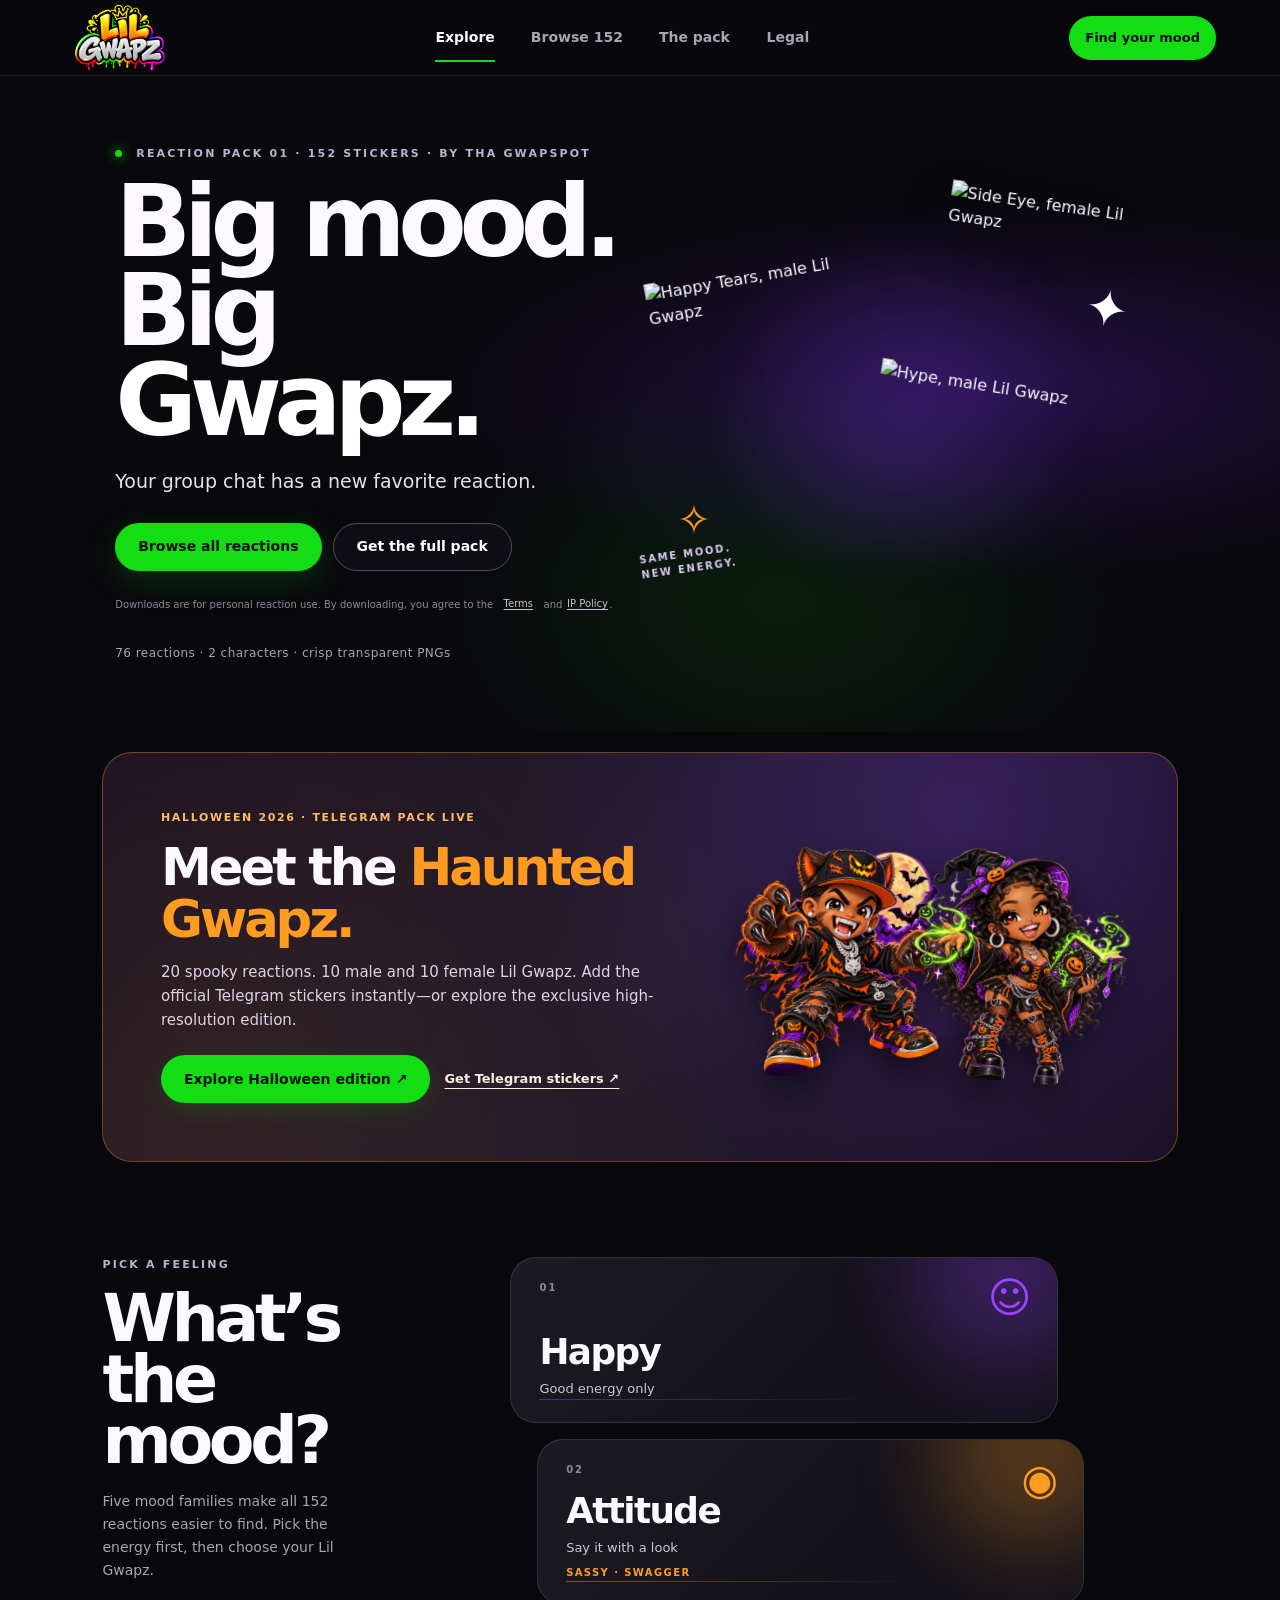
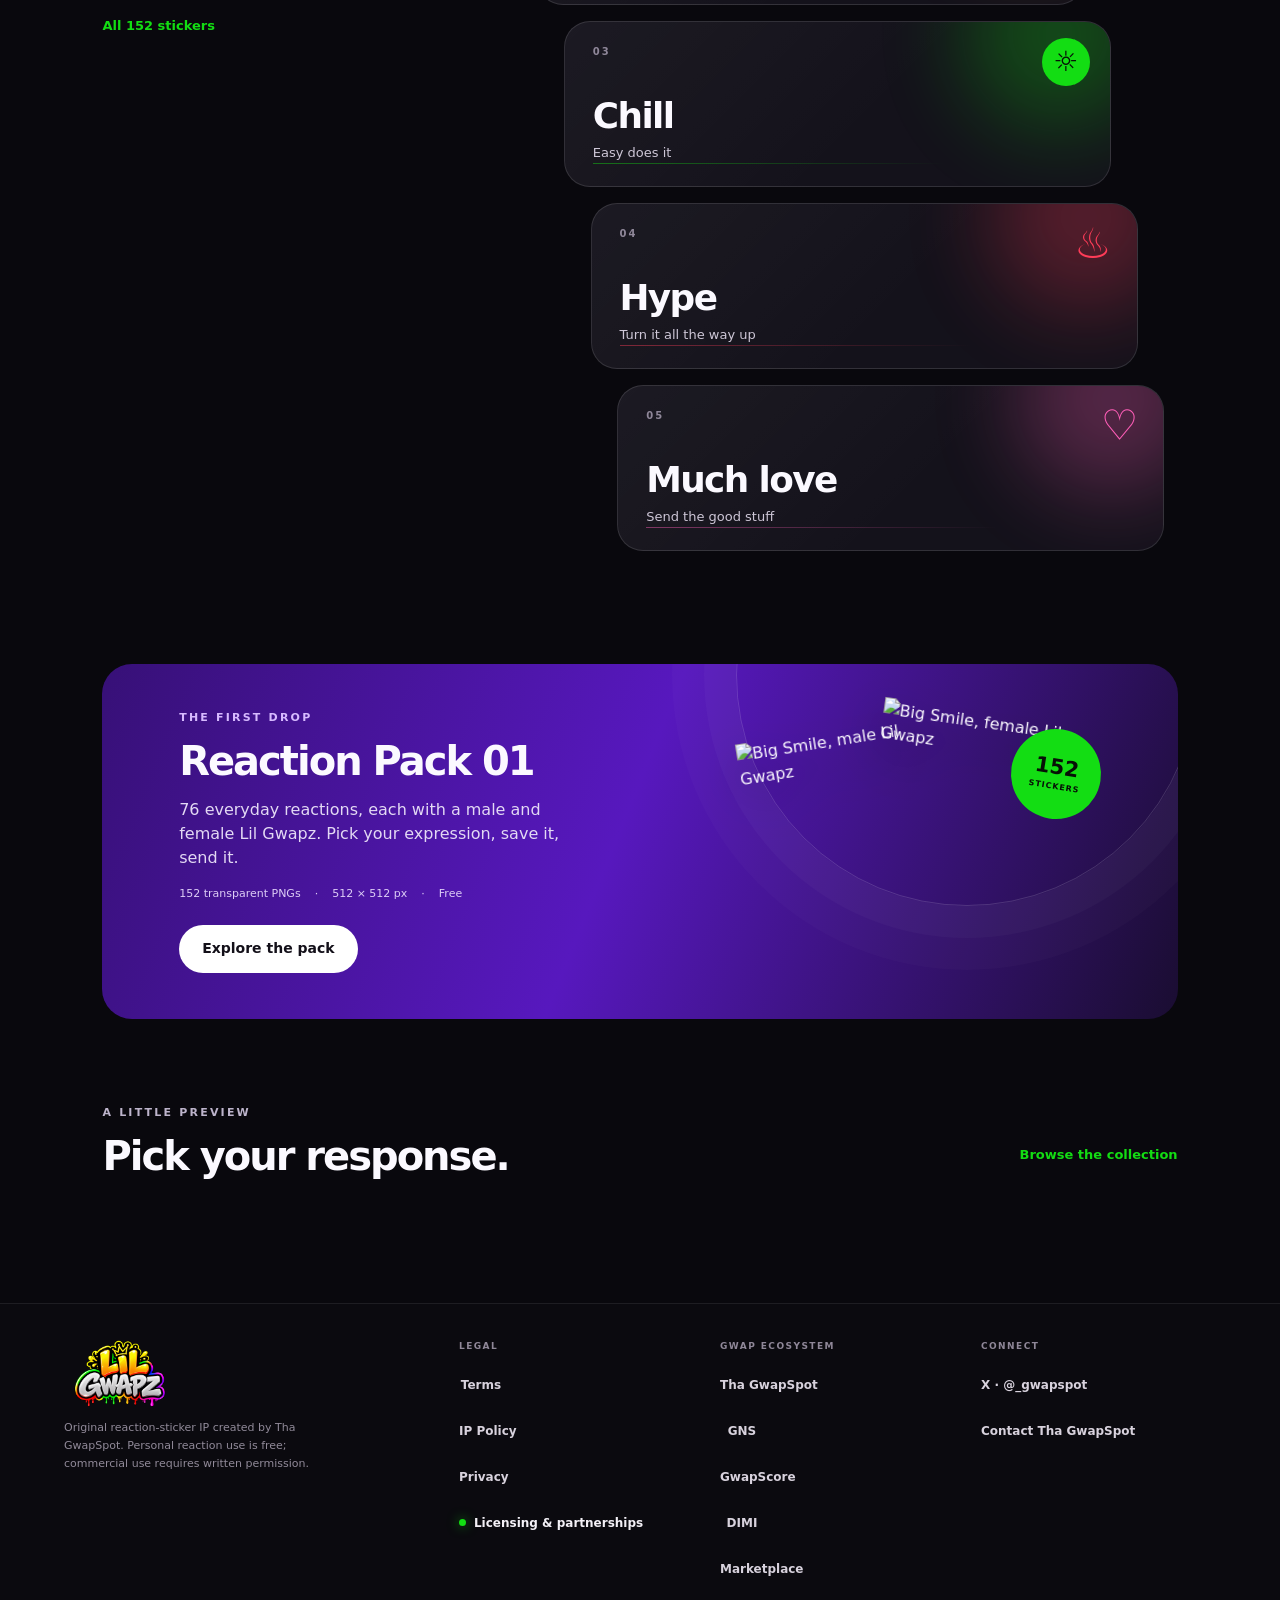
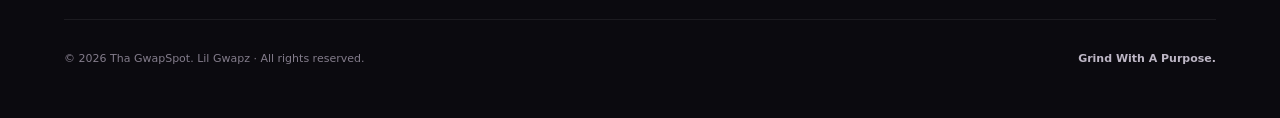
==== commit d90bf9f1: "feat(splash): mount hybrid Haunted Gwapz intro on homepage" ====
--- a/index.html
+++ b/index.html
@@ -33,11 +33,36 @@
   <link rel="stylesheet" href="css/motion.css">
   <link rel="stylesheet" href="css/mood-showcase.css">
   <link rel="stylesheet" href="css/halloween-promo.css">
+  <link rel="stylesheet" href="css/halloween-splash.css">
   <script defer src="app.js"></script>
   <script defer src="legal.js"></script>
   <script defer src="js/browse-tiles.js"></script>
+  <script defer src="js/halloween-splash.js"></script>
 </head>
 <body class="home-page">
+  <!-- Seasonal splash is progressive enhancement. The normal homepage remains usable without JS. -->
+  <div class="haunted-splash is-static" id="haunted-splash" role="dialog" aria-modal="true" aria-labelledby="haunted-splash-title" aria-describedby="haunted-splash-description" hidden>
+    <div class="haunted-splash__visual" aria-hidden="true">
+      <div class="haunted-splash__static">
+        <img src="/assets/halloween-2026/previews/LG-HW26-M08-werewolf-roar.webp" alt="" width="640" height="640" fetchpriority="high">
+        <img src="/assets/halloween-2026/previews/LG-HW26-F10-witch-spellbook.webp" alt="" width="640" height="640" fetchpriority="high">
+      </div>
+      <video class="haunted-splash__video" id="haunted-splash-video" muted playsinline preload="none" aria-hidden="true"></video>
+      <div class="haunted-splash__shade"></div>
+    </div>
+    <button class="haunted-splash__skip" type="button" data-haunted-close aria-label="Skip Halloween introduction and continue to Lil Gwapz homepage">Skip <span aria-hidden="true">×</span></button>
+    <div class="haunted-splash__body">
+      <p class="haunted-splash__eyebrow">Limited October 2026 Edition</p>
+      <h2 class="haunted-splash__title" id="haunted-splash-title">HAUNTED <span>GWAPZ</span><em>2026.</em></h2>
+      <p class="haunted-splash__description" id="haunted-splash-description">20 spooky Lil Gwapz reactions. <strong>10 male · 10 female.</strong> The Halloween edition is here.</p>
+      <div class="haunted-splash__actions">
+        <a class="haunted-splash__button haunted-splash__button--primary" href="/halloween.html">Enter Halloween Edition ↗</a>
+        <a class="haunted-splash__button haunted-splash__button--telegram" href="https://t.me/addstickers/lil_gwapz_haunted2026_by_thalilgwapz_bot" target="_blank" rel="noopener noreferrer">Add on Telegram ↗</a>
+        <a class="haunted-splash__button" href="/browse.html">Browse 152 ↗</a>
+      </div>
+      <p class="haunted-splash__footnote">LIL GWAPZ × THA GWAPSPOT · SEASONAL DROP 01</p>
+    </div>
+  </div>
   <header class="site-header">
     <a class="wordmark" href="./" aria-label="Lil Gwapz home"><img src="/assets/brand/lil-gwapz-logo-v2.png" width="672" height="448" alt="Lil Gwapz" fetchpriority="high"></a>
     <nav class="desktop-nav" aria-label="Main navigation"><a class="active" href="./">Explore</a><a href="browse.html">Browse 152</a><a href="#pack">The pack</a><a href="/ip-policy.html">Legal</a></nav>
--- a/css/halloween-splash.css
+++ b/css/halloween-splash.css
@@ -0,0 +1,114 @@
+/* HAUNTED GWAPZ 2026 — isolated, progressively enhanced seasonal splash */
+html.haunted-splash-open { overflow: hidden; }
+.haunted-splash[hidden] { display: none !important; }
+.haunted-splash {
+  position: fixed;
+  inset: 0;
+  z-index: 2147483000;
+  isolation: isolate;
+  overflow: auto;
+  overscroll-behavior: contain;
+  background: #08070c;
+  color: #fff;
+  font-family: Inter, ui-sans-serif, system-ui, sans-serif;
+  -webkit-font-smoothing: antialiased;
+}
+.haunted-splash *, .haunted-splash *::before, .haunted-splash *::after { box-sizing: border-box; }
+.haunted-splash__visual { position: absolute; inset: 0; overflow: hidden; z-index: -1; pointer-events: none; }
+.haunted-splash__visual::before {
+  content: ""; position: absolute; inset: 0;
+  background:
+    radial-gradient(ellipse at 55% 45%, rgba(106,29,155,.51), transparent 63%),
+    radial-gradient(ellipse at 80% 80%, rgba(255,118,20,.22), transparent 48%),
+    #090711;
+}
+.haunted-splash__static { position: absolute; inset: 0; opacity: 1; transition: opacity .5s ease; }
+.haunted-splash__static img {
+  display: block;
+  position: absolute;
+  bottom: 8%;
+  width: min(30vw, 385px);
+  max-height: 70%;
+  object-fit: contain;
+  filter: drop-shadow(0 20px 30px #0009);
+}
+.haunted-splash__static img:first-child { right: 23%; transform: rotate(-10deg) translateY(3%); }
+.haunted-splash__static img:last-child { right: 4%; transform: rotate(8deg) translateY(-1%); }
+.haunted-splash__video {
+  position: absolute; inset: 0; margin: auto;
+  width: 100%; height: 100%;
+  object-fit: contain; opacity: 0; background: #090711;
+  transition: opacity .5s ease;
+}
+.haunted-splash.is-playing .haunted-splash__video { opacity: 1; }
+.haunted-splash.is-playing .haunted-splash__static { opacity: 0; }
+.haunted-splash__shade {
+  position: absolute; inset: 0;
+  background: linear-gradient(90deg,rgba(8,7,13,.98) 0%,rgba(8,7,13,.9) 27%,rgba(8,7,13,.65) 52%,rgba(8,7,13,.17) 100%),
+    linear-gradient(0deg,rgba(8,7,13,.73),transparent 40%);
+}
+.haunted-splash__skip {
+  position: fixed; z-index: 4; top: max(18px, env(safe-area-inset-top)); right: max(18px, env(safe-area-inset-right));
+  min-height: 48px; padding: 0 17px; display: inline-flex; align-items: center; justify-content: center; gap: 7px;
+  border: 1px solid #ffffff6b; border-radius: 999px; color: #fff; background: #11101bc9;
+  font: 800 13px/1.2 inherit; font-family: inherit; cursor: pointer; -webkit-tap-highlight-color: transparent;
+}
+.haunted-splash__skip:hover { border-color: #13dd13; }
+.haunted-splash__skip:focus-visible, .haunted-splash__button:focus-visible {
+  outline: 3px solid #13dd13; outline-offset: 4px;
+}
+.haunted-splash__body {
+  position: relative; z-index: 2;
+  min-height: 100vh; min-height: 100dvh;
+  width: min(1320px,100%);
+  margin: 0 auto; padding: max(76px, env(safe-area-inset-top)) clamp(22px, 7.5vw, 106px)
+    max(34px,env(safe-area-inset-bottom));
+  display: flex; flex-direction: column; justify-content: center; align-items: flex-start;
+}
+.haunted-splash__eyebrow {
+  color: #ffc88c; font-weight: 900; font-size: clamp(10px,1.25vw,13px);
+  letter-spacing: .22em; margin: 0 0 17px; text-transform: uppercase;
+}
+.haunted-splash__title {
+  font-size: clamp(54px,8.3vw,118px);
+  font-weight: 950; line-height: .88; letter-spacing: -.075em; margin: 0 0 24px;
+  text-shadow: 0 8px 35px rgba(0,0,0,.5);
+}
+.haunted-splash__title span { color: #ff9727; display: block; }
+.haunted-splash__title em { color: #13dd13; font-style: normal; display: block; }
+.haunted-splash__description { color: #e9e1f1; max-width: 445px; font-size: clamp(14px,1.7vw,18px); line-height: 1.65; margin: 0 0 28px; }
+.haunted-splash__actions { display: flex; flex-wrap: wrap; gap: 12px; max-width: 580px; }
+.haunted-splash__button {
+  min-height: 52px; min-width: 160px; padding: 12px 20px;
+  display: inline-flex; align-items: center; justify-content: center; text-align: center;
+  border-radius: 13px; text-decoration: none; font-size: 14px; line-height: 1.35;
+  font-weight: 900; border: 1px solid #ffffff4a;
+  color: #fff; background: #21172de3; transition: transform .16s,border-color .16s;
+}
+.haunted-splash__button:hover { transform: translateY(-2px); border-color: #ffc188; }
+.haunted-splash__button--primary { background: #13dd13; border-color: #13dd13; color: #061306; }
+.haunted-splash__button--telegram { background: #372046de; border-color: #8958b0; }
+.haunted-splash__footnote { font-size: 11px; font-weight: 700; letter-spacing: .11em; color: #c6b6d1; margin: 23px 0 0; }
+@media (max-width: 740px) {
+  .haunted-splash__body { justify-content: flex-end; padding: max(80px, env(safe-area-inset-top)) 22px max(27px, env(safe-area-inset-bottom)); }
+  .haunted-splash__visual .haunted-splash__static img { width: min(50vw, 230px); max-height: 45%; bottom: 29%; }
+  .haunted-splash__static img:first-child { left: 4%; right: auto; }
+  .haunted-splash__static img:last-child { right: 2%; }
+  .haunted-splash__shade { background: linear-gradient(0deg,#08070c 0%,rgba(8,7,12,.98) 21%,rgba(8,7,12,.76) 42%,rgba(8,7,12,.07) 82%); }
+  .haunted-splash__title { font-size: clamp(51px,12vw,73px); margin-bottom: 14px; }
+  .haunted-splash__eyebrow { margin-bottom: 12px; }
+  .haunted-splash__description { line-height: 1.48; margin-bottom: 18px; max-width: 360px; }
+  .haunted-splash__actions { display: grid; grid-template-columns: 1fr 1fr; width: 100%; max-width: 470px; gap: 9px; }
+  .haunted-splash__button { min-width: 0; min-height: 49px; padding: 10px 12px; font-size: 12px; }
+  .haunted-splash__button--primary { grid-column: 1 / -1; }
+  .haunted-splash__footnote { margin: 15px 0 0; font-size: 10px; }
+  .haunted-splash__video { object-fit: cover; }
+}
+@media (max-width: 380px) and (max-height: 710px) {
+  .haunted-splash__body { min-height: 680px; }
+  .haunted-splash__title { font-size: 49px; }
+  .haunted-splash__description { font-size: 13px; }
+}
+@media (prefers-reduced-motion: reduce) {
+  .haunted-splash__video,.haunted-splash__static,.haunted-splash__button { transition: none !important; }
+}
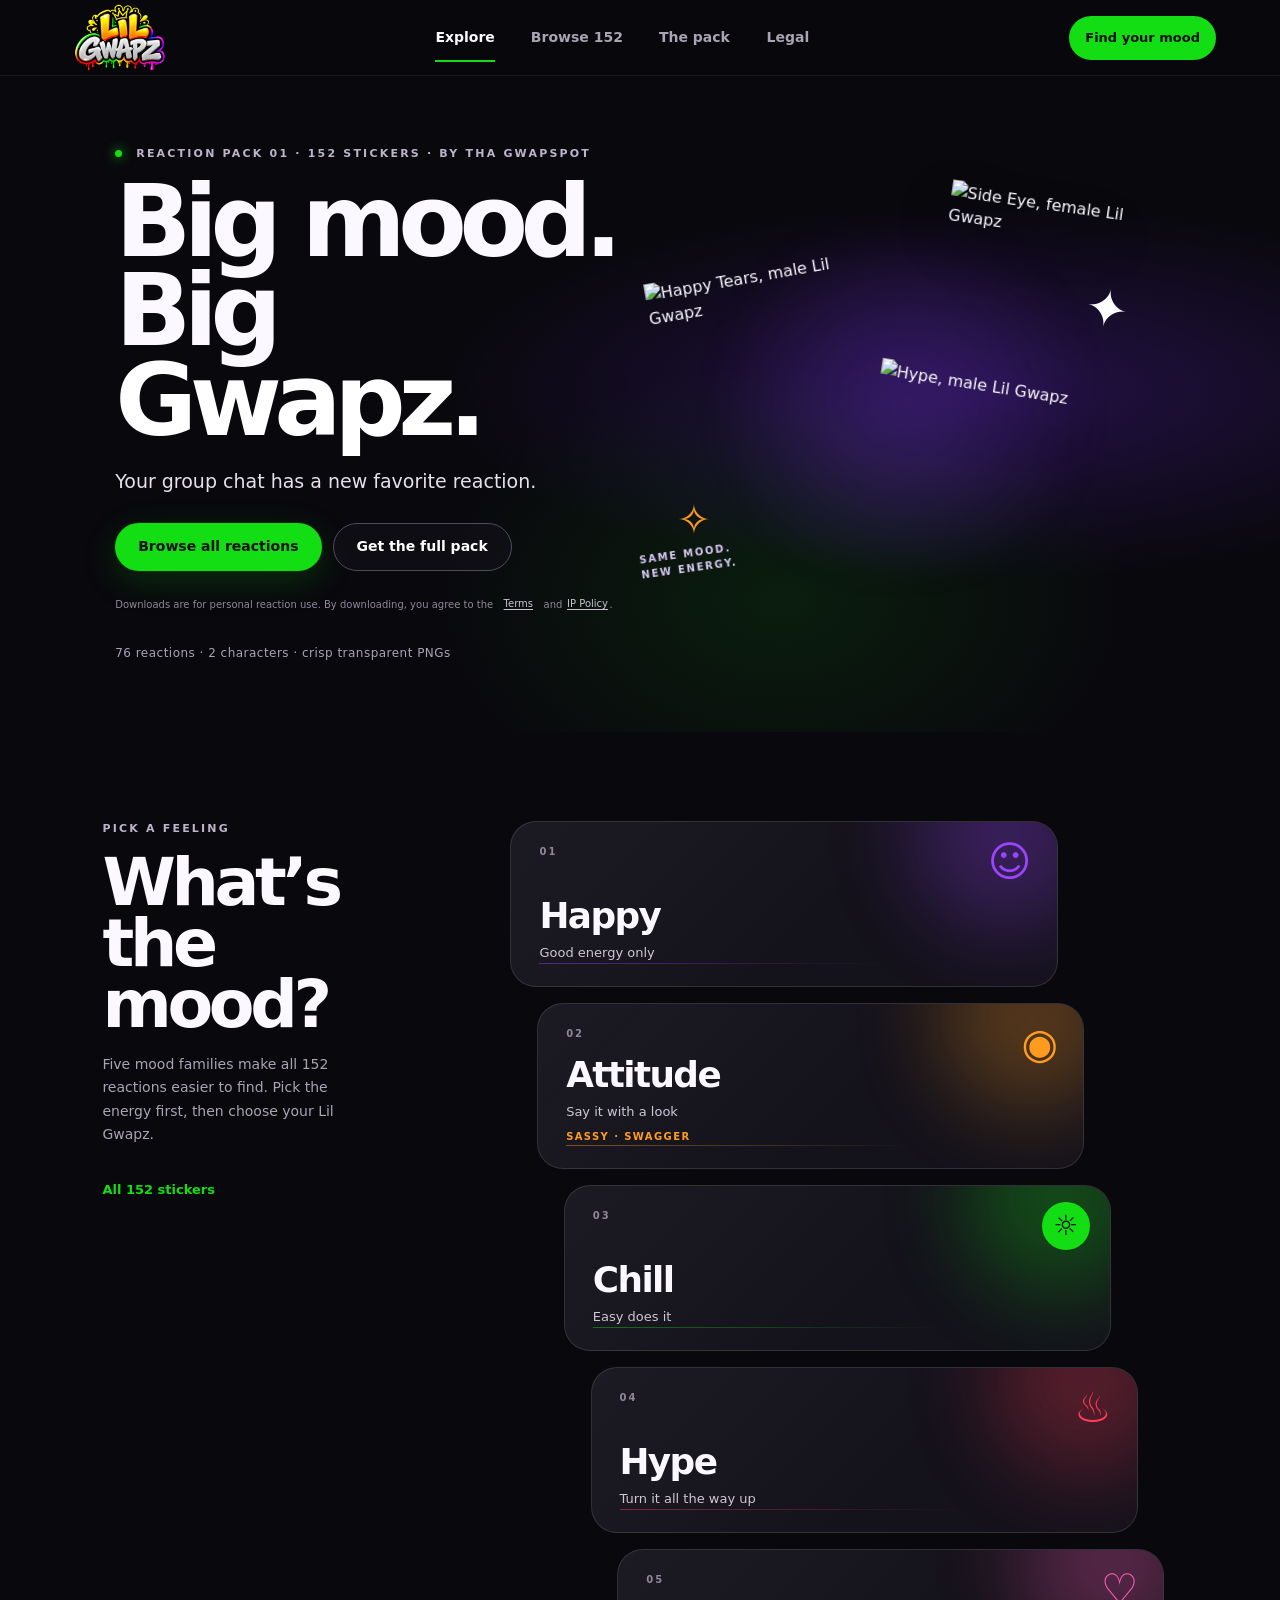
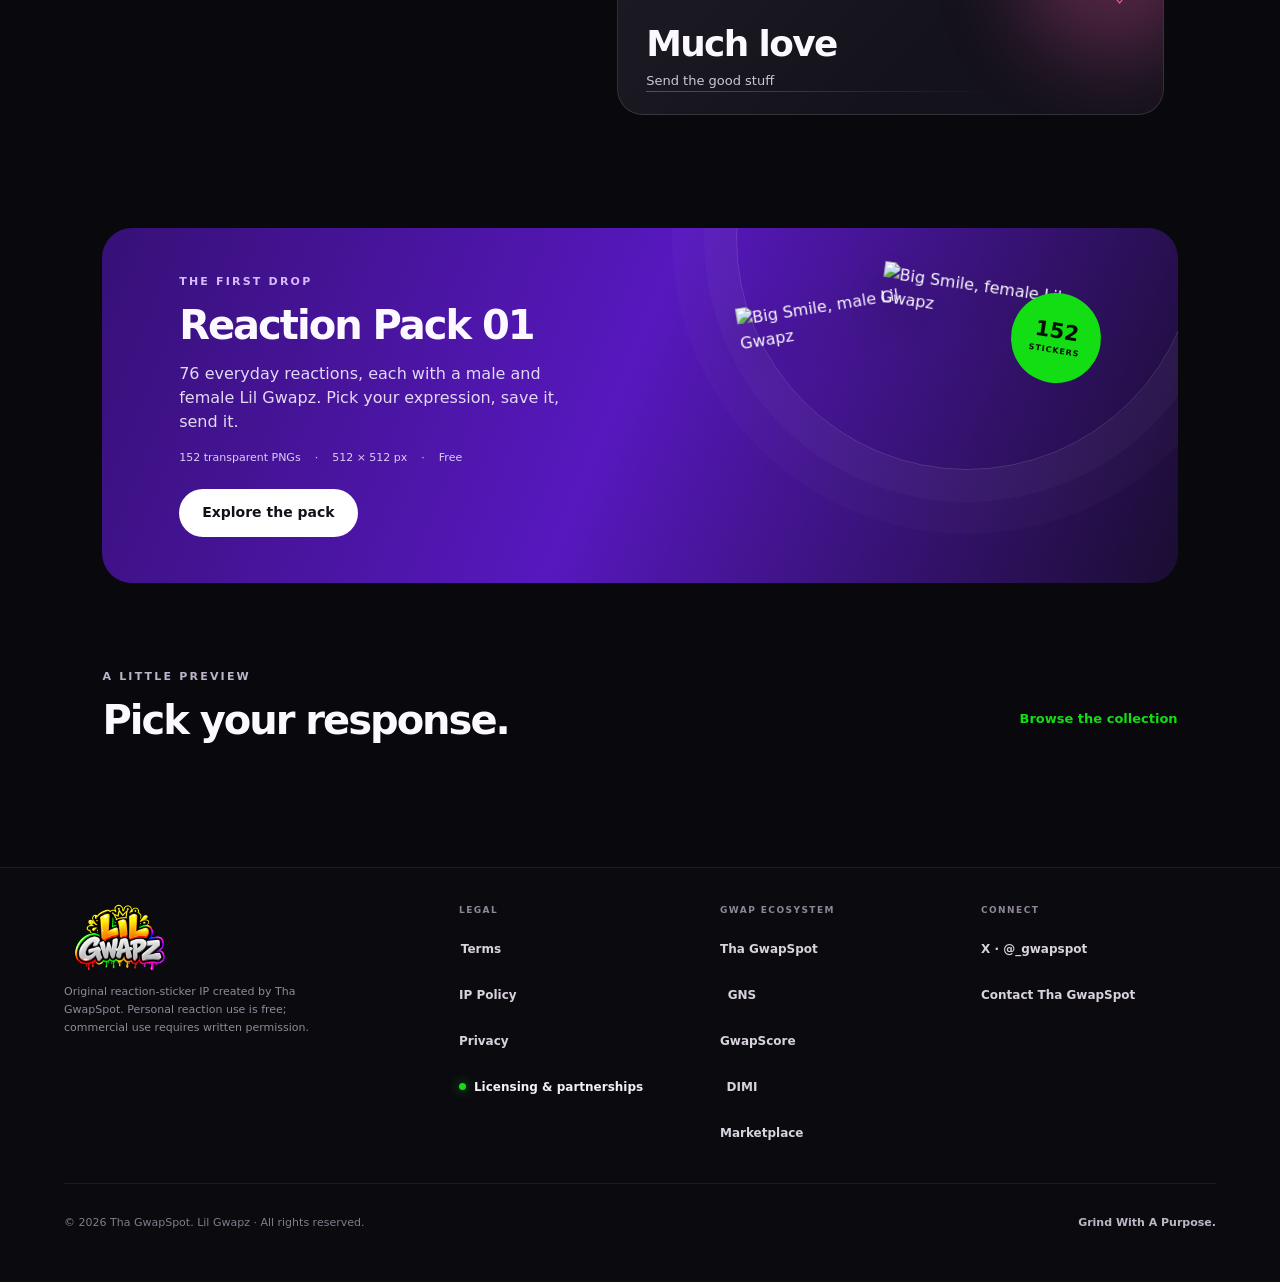
==== commit de95a9df: "Restore Lil Gwapz regular homepage after Halloween" ====
--- a/index.html
+++ b/index.html
@@ -32,37 +32,11 @@
   <link rel="stylesheet" href="css/tokens.css">
   <link rel="stylesheet" href="css/motion.css">
   <link rel="stylesheet" href="css/mood-showcase.css">
-  <link rel="stylesheet" href="css/halloween-promo.css">
-  <link rel="stylesheet" href="css/halloween-splash.css">
   <script defer src="app.js"></script>
   <script defer src="legal.js"></script>
   <script defer src="js/browse-tiles.js"></script>
-  <script defer src="js/halloween-splash.js"></script>
 </head>
 <body class="home-page">
-  <!-- Seasonal splash is progressive enhancement. The normal homepage remains usable without JS. -->
-  <div class="haunted-splash is-static" id="haunted-splash" role="dialog" aria-modal="true" aria-labelledby="haunted-splash-title" aria-describedby="haunted-splash-description" hidden>
-    <div class="haunted-splash__visual" aria-hidden="true">
-      <div class="haunted-splash__static">
-        <img src="/assets/halloween-2026/previews/LG-HW26-M08-werewolf-roar.webp" alt="" width="640" height="640" fetchpriority="high">
-        <img src="/assets/halloween-2026/previews/LG-HW26-F10-witch-spellbook.webp" alt="" width="640" height="640" fetchpriority="high">
-      </div>
-      <video class="haunted-splash__video" id="haunted-splash-video" muted playsinline preload="none" aria-hidden="true"></video>
-      <div class="haunted-splash__shade"></div>
-    </div>
-    <button class="haunted-splash__skip" type="button" data-haunted-close aria-label="Skip Halloween introduction and continue to Lil Gwapz homepage">Skip <span aria-hidden="true">×</span></button>
-    <div class="haunted-splash__body">
-      <p class="haunted-splash__eyebrow">Limited October 2026 Edition</p>
-      <h2 class="haunted-splash__title" id="haunted-splash-title">HAUNTED <span>GWAPZ</span><em>2026.</em></h2>
-      <p class="haunted-splash__description" id="haunted-splash-description">20 spooky Lil Gwapz reactions. <strong>10 male · 10 female.</strong> The Halloween edition is here.</p>
-      <div class="haunted-splash__actions">
-        <a class="haunted-splash__button haunted-splash__button--primary" href="/halloween.html">Enter Halloween Edition ↗</a>
-        <a class="haunted-splash__button haunted-splash__button--telegram" href="https://t.me/addstickers/lil_gwapz_haunted2026_by_thalilgwapz_bot" target="_blank" rel="noopener noreferrer">Add on Telegram ↗</a>
-        <a class="haunted-splash__button" href="/browse.html">Browse 152 ↗</a>
-      </div>
-      <p class="haunted-splash__footnote">LIL GWAPZ × THA GWAPSPOT · SEASONAL DROP 01</p>
-    </div>
-  </div>
   <header class="site-header">
     <a class="wordmark" href="./" aria-label="Lil Gwapz home"><img src="/assets/brand/lil-gwapz-logo-v2.png" width="672" height="448" alt="Lil Gwapz" fetchpriority="high"></a>
     <nav class="desktop-nav" aria-label="Main navigation"><a class="active" href="./">Explore</a><a href="browse.html">Browse 152</a><a href="#pack">The pack</a><a href="/ip-policy.html">Legal</a></nav>
@@ -83,22 +57,6 @@
         <div class="hero-sticker hero-sticker-three"><img data-sticker="LG-R01-024-M" alt="Hype, male Lil Gwapz"></div>
         <span class="spark spark-one">✦</span><span class="spark spark-two">✧</span><span class="hero-tag">SAME MOOD.<br>NEW ENERGY.</span>
       </div>
-    </section>
-
-    <section class="seasonal-promo" aria-labelledby="seasonal-promo-title">
-      <div class="seasonal-promo__copy">
-        <p class="seasonal-promo__eyebrow">HALLOWEEN 2026 · TELEGRAM PACK LIVE</p>
-        <h2 id="seasonal-promo-title">Meet the <span>Haunted Gwapz.</span></h2>
-        <p class="seasonal-promo__description">20 spooky reactions. 10 male and 10 female Lil Gwapz. Add the official Telegram stickers instantly—or explore the exclusive high-resolution edition.</p>
-        <div class="seasonal-promo__actions">
-          <a class="button seasonal-promo__button" href="/halloween.html">Explore Halloween edition ↗</a>
-          <a class="seasonal-promo__telegram" href="https://t.me/addstickers/lil_gwapz_haunted2026_by_thalilgwapz_bot" target="_blank" rel="noopener noreferrer">Get Telegram stickers ↗</a>
-        </div>
-      </div>
-      <a class="seasonal-promo__art" href="/halloween.html" aria-label="Explore 20 Haunted Gwapz Halloween stickers">
-        <img src="/assets/halloween-2026/previews/LG-HW26-M08-werewolf-roar.webp" alt="Male Lil Gwapz dressed as a Halloween werewolf" loading="lazy" width="250" height="250">
-        <img src="/assets/halloween-2026/previews/LG-HW26-F10-witch-spellbook.webp" alt="Female Lil Gwapz casting a spooky spell" loading="lazy" width="250" height="250">
-      </a>
     </section>
 
     <section class="section moods-section mood-showcase" aria-labelledby="moods-title">
@@ -142,4 +100,4 @@
   </footer>
   <nav class="mobile-nav" aria-label="Mobile navigation"><a class="selected" href="./">⌂<span>Explore</span></a><a href="browse.html">▦<span>Browse</span></a><a href="#pack">✦<span>Pack 01</span></a></nav>
 </body>
-</html>+</html>
